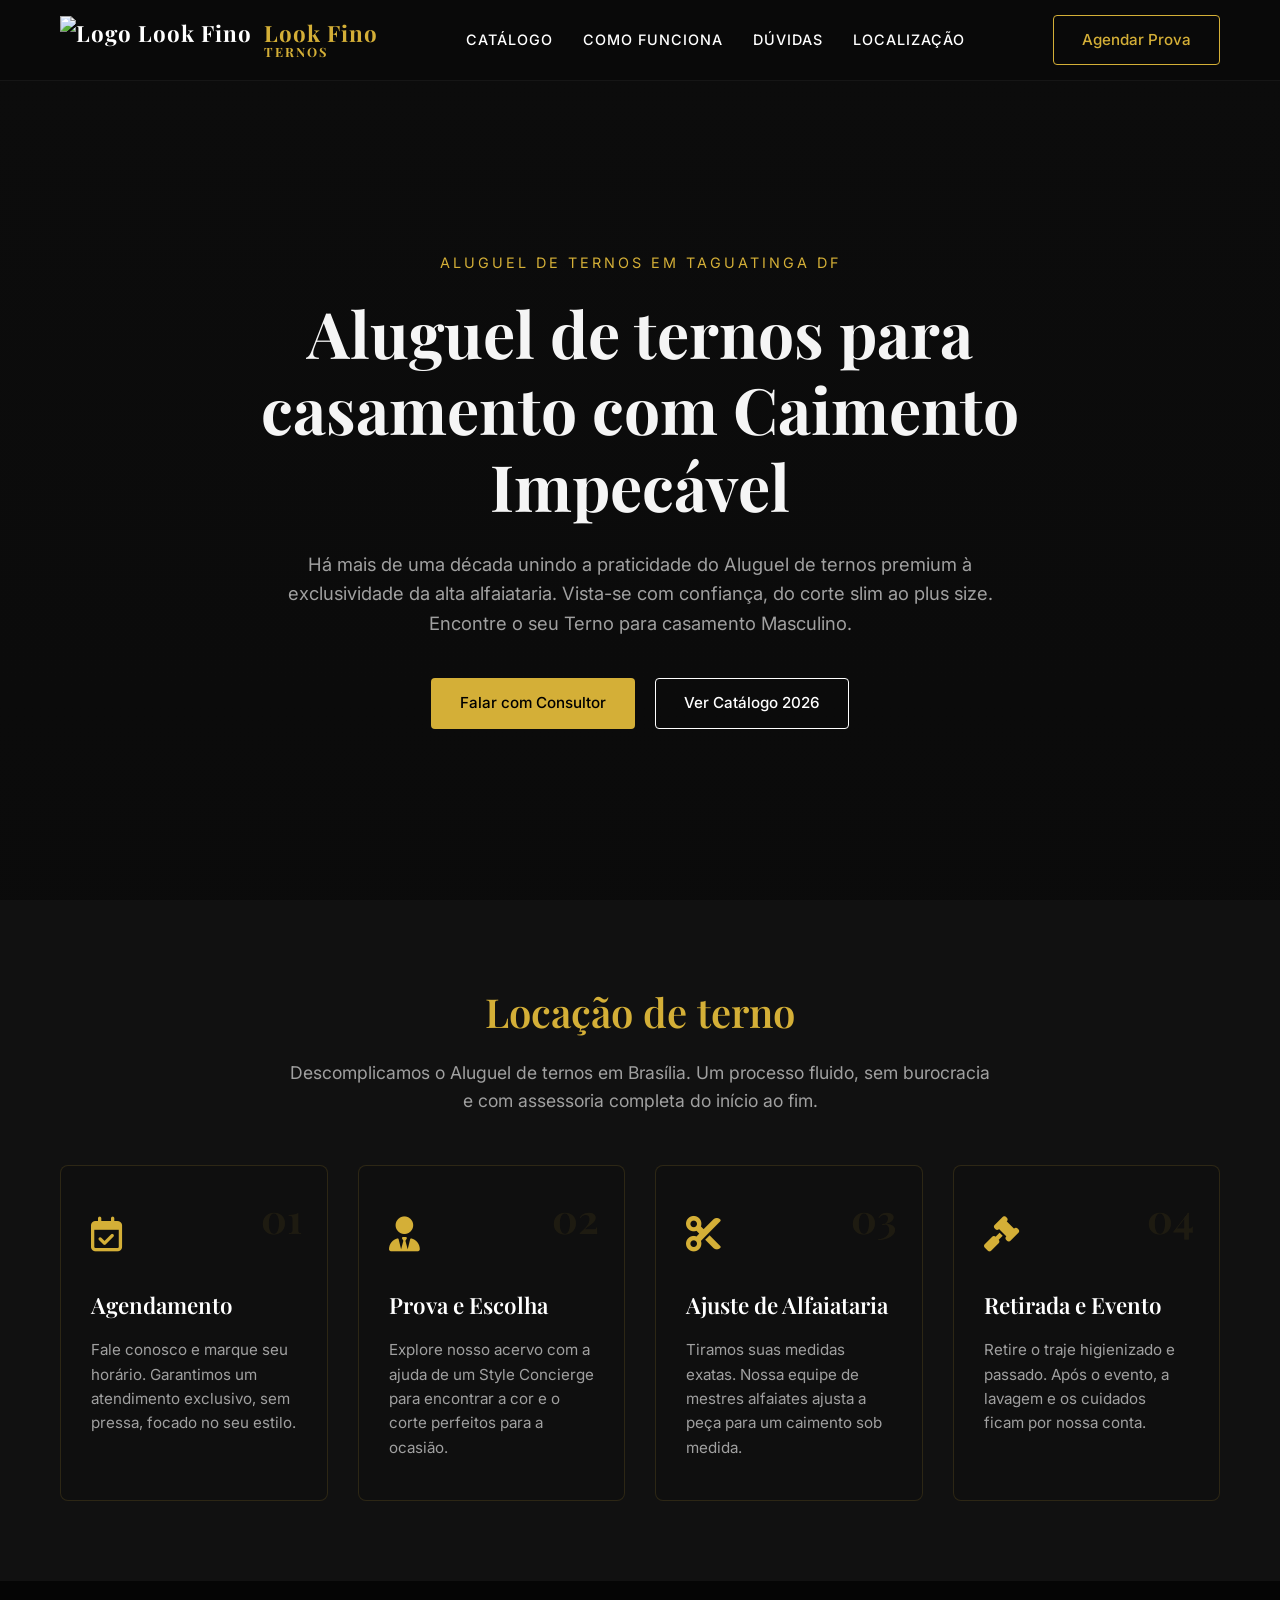
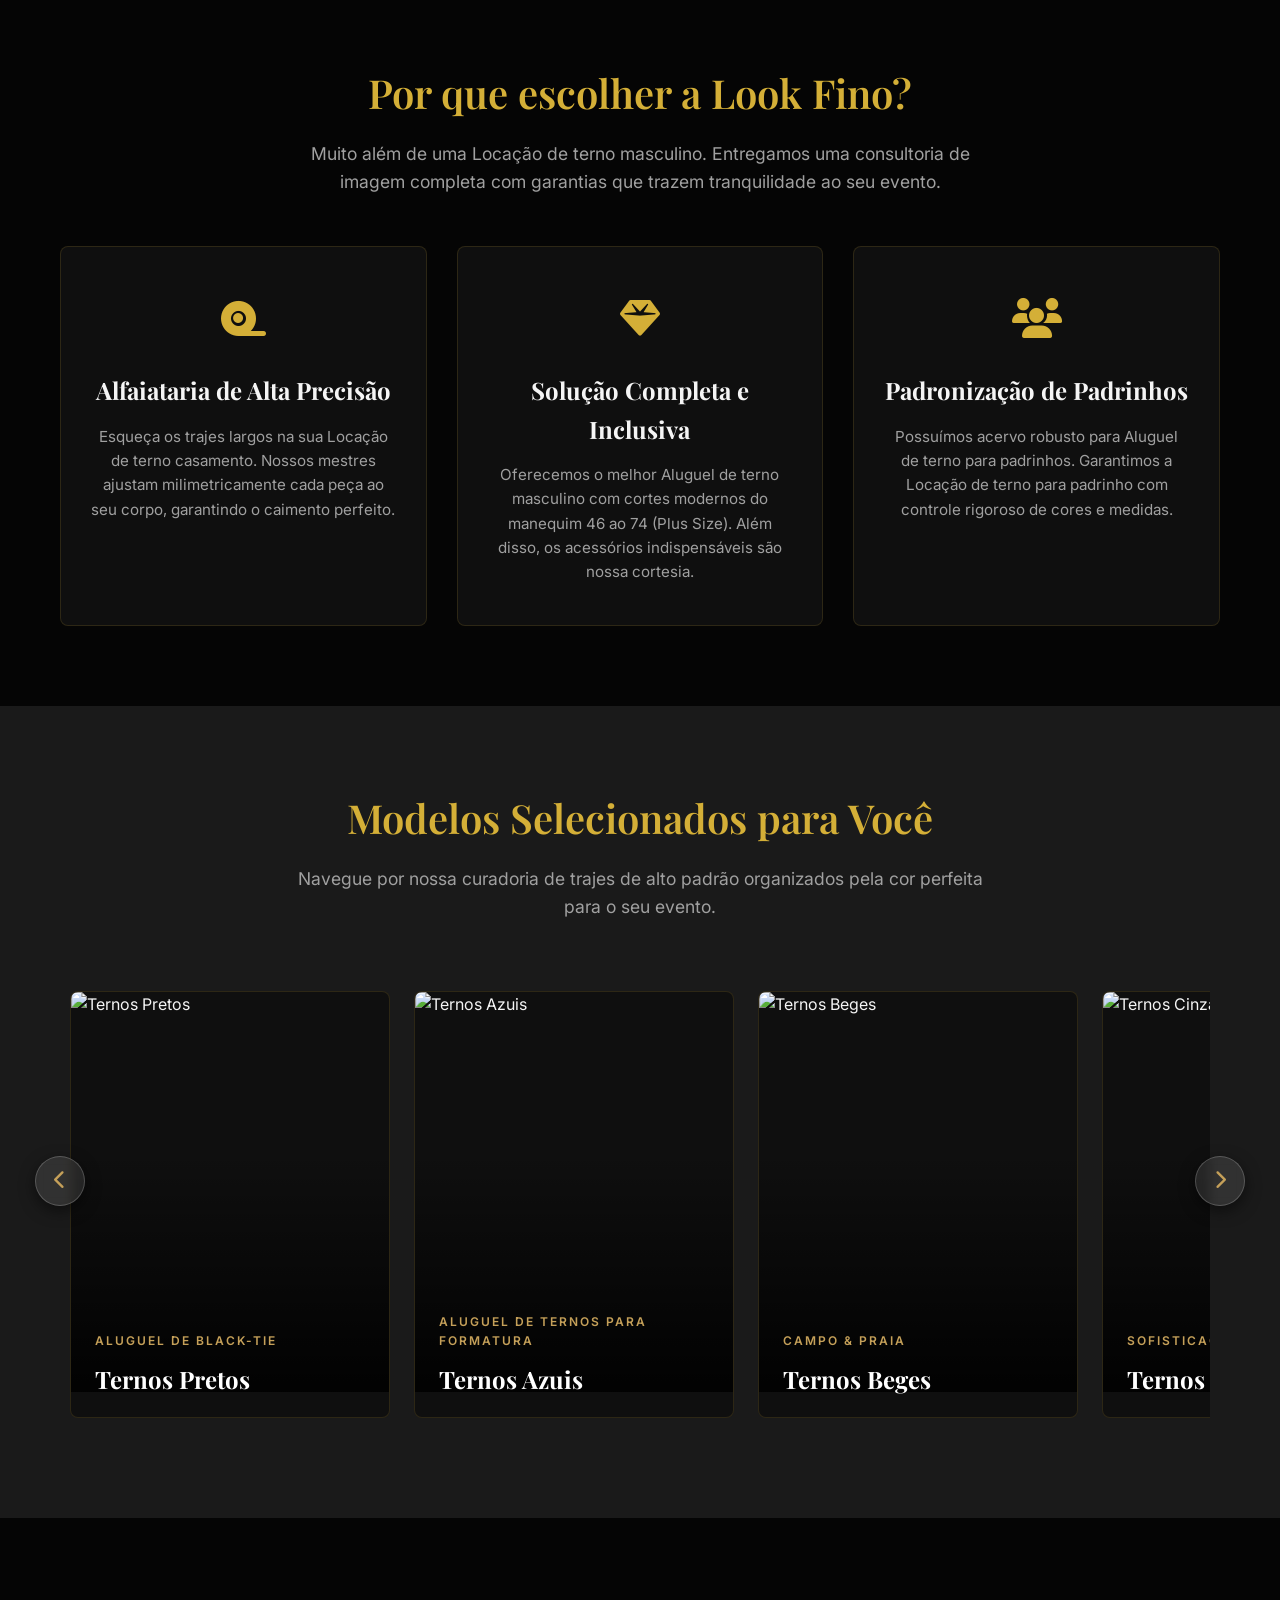
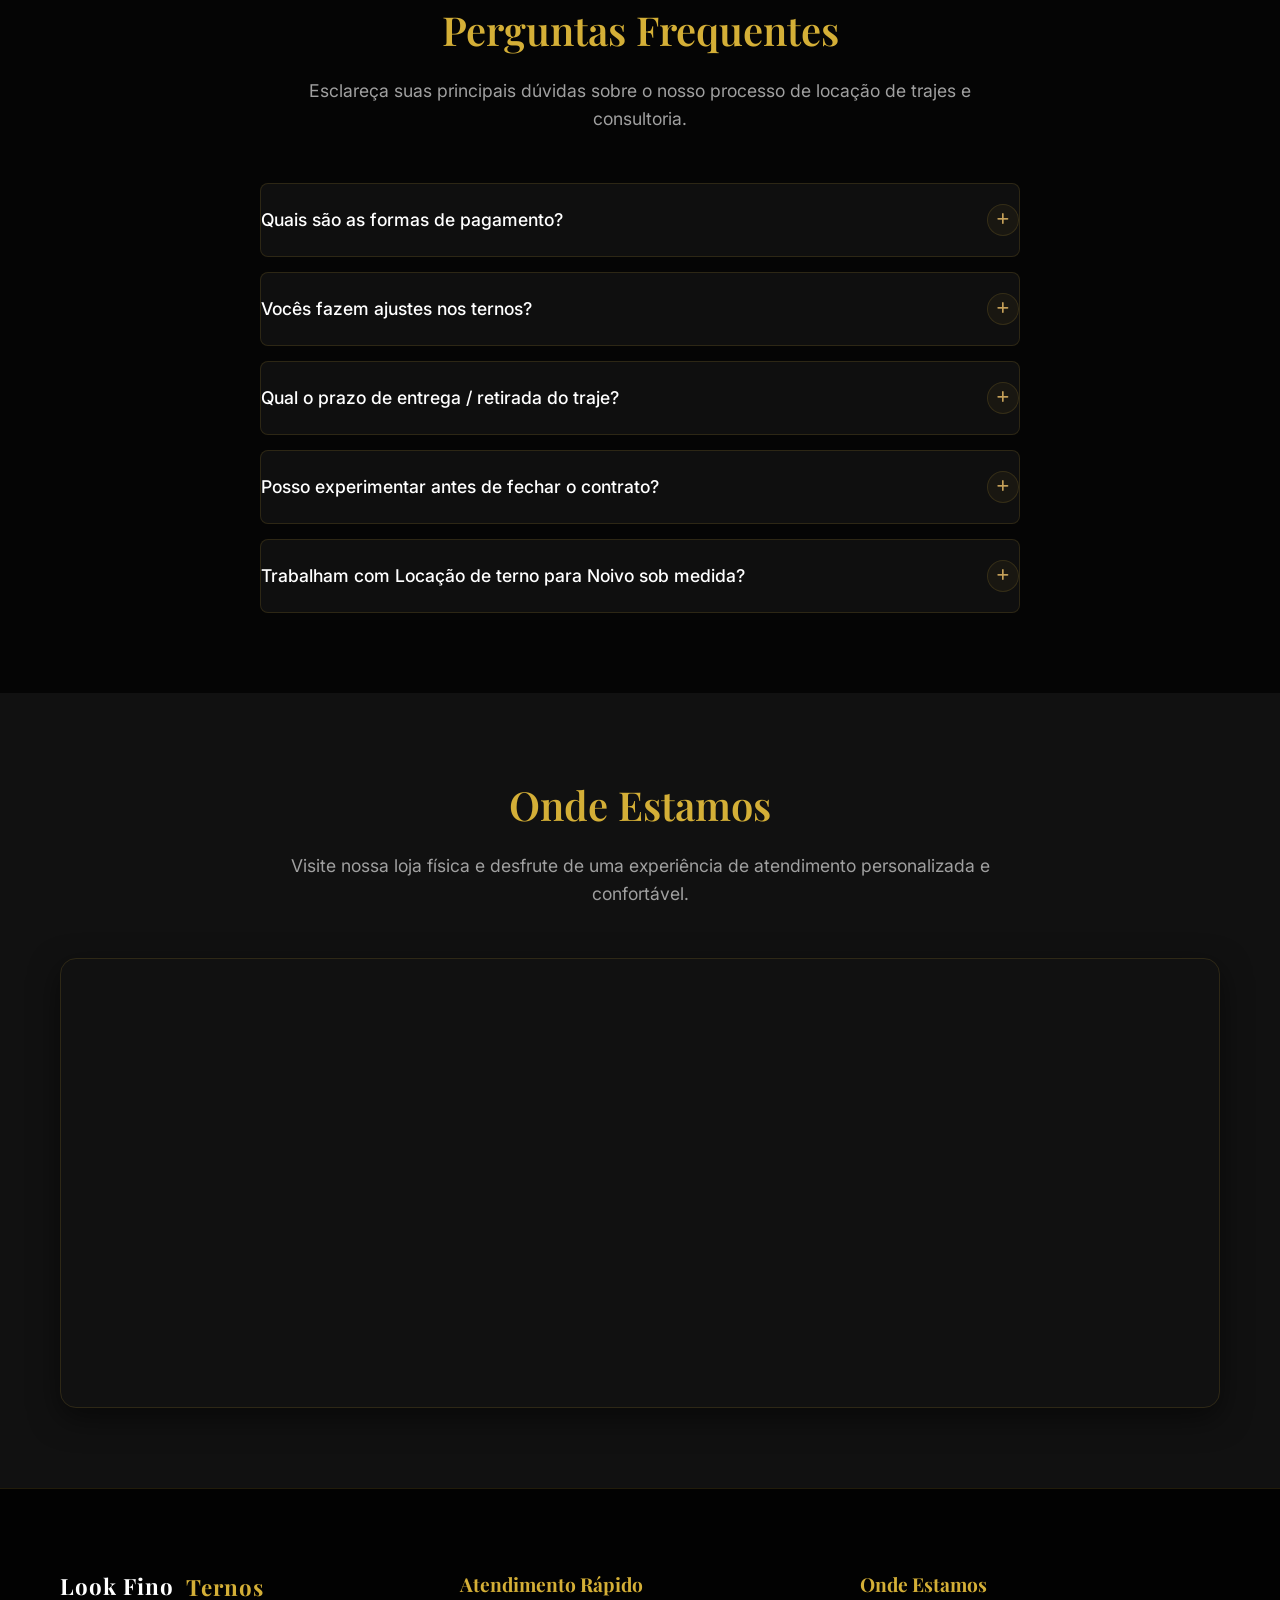
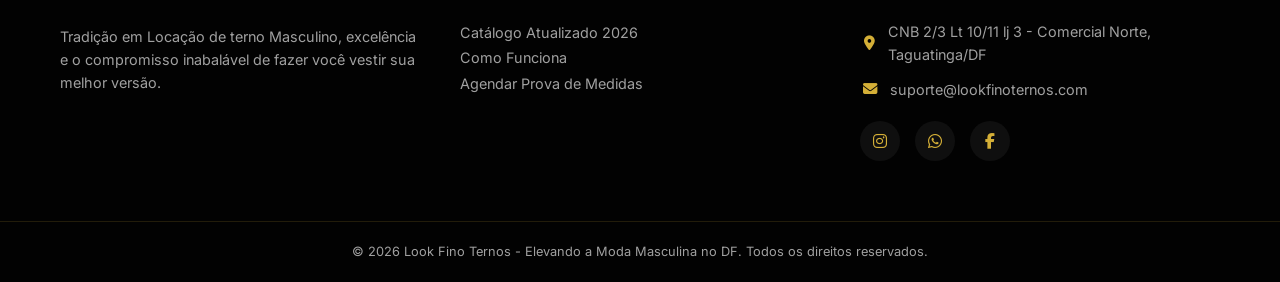
==== index.html @ 19a5fa89 "Add files via upload" ====
<!DOCTYPE html>
<html lang="pt-BR">
<head>
    <meta charset="UTF-8">
    <meta name="viewport" content="width=device-width, initial-scale=1.0">
    <meta name="description" content="Aluguel de ternos premium em Taguatinga-DF. Especialistas em noivos, padrinhos e formaturas. Ajuste de alfaiataria, tamanhos Plus Size e atendimento exclusivo.">
    <title>Look Fino | Aluguel de Ternos Premium e Alfaiataria no DF</title>
    <link rel="icon" type="image/x-icon" href="img/260 x 260 px (2).png">
    
    <!-- Google Fonts -->
    <link rel="preconnect" href="https://fonts.googleapis.com">
    <link rel="preconnect" href="https://fonts.gstatic.com" crossorigin>
    <link href="https://fonts.googleapis.com/css2?family=Inter:wght@300;400;500;600&family=Playfair+Display:ital,wght@0,400;0,600;0,700;1,400&display=swap" rel="stylesheet">
    
    <!-- Font Awesome (Ícones) -->
    <link rel="stylesheet" href="https://cdnjs.cloudflare.com/ajax/libs/font-awesome/6.4.0/css/all.min.css">
    
    <link rel="stylesheet" href="style.css">
</head>
<body>

    <!-- Cabeçalho / Navbar -->
    <header class="header">
        <div class="container header__container">
            <!-- Logo da Empresa Alinhado com Título -->
            <a href="#" class="header__logo">
                <img src="img/260 x 260 px (1).png" alt="Logo Look Fino" class="header__logo-img">
                <span>Look Fino <em>Ternos</em></span>
            </a>
            
            <nav class="navbar">
                <ul class="navbar__list">
                    <li class="navbar__item"><a href="#catalogo-premium" class="navbar__link">Catálogo</a></li>
                    <li class="navbar__item"><a href="#como-funciona" class="navbar__link">Como Funciona</a></li>
                    <li class="navbar__item"><a href="#faq" class="navbar__link">Dúvidas</a></li>
                    <li class="navbar__item"><a href="#onde-estamos" class="navbar__link">Localização</a></li>
                </ul>
            </nav>

            <a href="https://wa.me/556135626437" target="_blank" class="btn btn--outline header__btn">Agendar Prova</a>
        </div>
    </header>

    <main>
        <!-- Seção Hero -->
        <section class="hero">
            <div class="hero__overlay"></div>
            <div class="container hero__content">
                <span class="hero__subtitle">Aluguel de ternos em Taguatinga DF</span>
                <h1 class="hero__title">Aluguel de ternos para casamento com Caimento Impecável</h1>
                <p class="hero__text">Há mais de uma década unindo a praticidade do Aluguel de ternos premium à exclusividade da alta alfaiataria. Vista-se com confiança, do corte slim ao plus size. Encontre o seu Terno para casamento Masculino.</p>
                <div class="hero__actions">
                    <a href="https://wa.me/556135626437" target="_blank" class="btn btn--primary">Falar com Consultor</a>
                    <a href="#catalogo-premium" class="btn btn--secondary">Ver Catálogo 2026</a>
                </div>
            </div>
        </section>

        <!-- Seção: Como Funciona (Design Premium) -->
        <section id="como-funciona" class="steps section">
            <div class="container">
                <div class="section__header">
                    <h2 class="section__title">Locação de terno</h2>
                    <p class="section__subtitle">Descomplicamos o Aluguel de ternos em Brasília. Um processo fluido, sem burocracia e com assessoria completa do início ao fim.</p>
                </div>

                <div class="grid steps__grid">
                    <!-- Etapa 1 -->
                    <div class="step__card">
                        <div class="step__card-badge">01</div>
                        <div class="step__card-icon">
                            <i class="fa-regular fa-calendar-check"></i>
                        </div>
                        <h3 class="step__card-title">Agendamento</h3>
                        <p class="step__card-text">Fale conosco e marque seu horário. Garantimos um atendimento exclusivo, sem pressa, focado no seu estilo.</p>
                    </div>
                    
                    <!-- Etapa 2 -->
                    <div class="step__card">
                        <div class="step__card-badge">02</div>
                        <div class="step__card-icon">
                            <i class="fa-solid fa-user-tie"></i>
                        </div>
                        <h3 class="step__card-title">Prova e Escolha</h3>
                        <p class="step__card-text">Explore nosso acervo com a ajuda de um Style Concierge para encontrar a cor e o corte perfeitos para a ocasião.</p>
                    </div>
                    
                    <!-- Etapa 3 -->
                    <div class="step__card">
                        <div class="step__card-badge">03</div>
                        <div class="step__card-icon">
                            <i class="fa-solid fa-scissors"></i>
                        </div>
                        <h3 class="step__card-title">Ajuste de Alfaiataria</h3>
                        <p class="step__card-text">Tiramos suas medidas exatas. Nossa equipe de mestres alfaiates ajusta a peça para um caimento sob medida.</p>
                    </div>
                    
                    <!-- Etapa 4 -->
                    <div class="step__card">
                        <div class="step__card-badge">04</div>
                        <div class="step__card-icon">
                            <i class="fa-solid fa-gavel"></i>
                        </div>
                        <h3 class="step__card-title">Retirada e Evento</h3>
                        <p class="step__card-text">Retire o traje higienizado e passado. Após o evento, a lavagem e os cuidados ficam por nossa conta.</p>
                    </div>
                </div>
            </div>
        </section>

        <!-- Seção: Diferenciais (Mantida) -->
        <section id="servicos" class="services section section--dark">
            <div class="container">
                <div class="section__header">
                    <h2 class="section__title">Por que escolher a Look Fino?</h2>
                    <p class="section__subtitle">Muito além de uma Locação de terno masculino. Entregamos uma consultoria de imagem completa com garantias que trazem tranquilidade ao seu evento.</p>
                </div>

                <div class="grid services__grid">
                    <div class="card">
                        <div class="card__icon">
                            <i class="fa-solid fa-tape"></i>
                        </div>
                        <h3 class="card__title">Alfaiataria de Alta Precisão</h3>
                        <p class="card__text">Esqueça os trajes largos na sua Locação de terno casamento. Nossos mestres ajustam milimetricamente cada peça ao seu corpo, garantindo o caimento perfeito.</p>
                    </div>

                    <div class="card">
                        <div class="card__icon">
                            <i class="fa-solid fa-gem"></i>
                        </div>
                        <h3 class="card__title">Solução Completa e Inclusiva</h3>
                        <p class="card__text">Oferecemos o melhor Aluguel de terno masculino com cortes modernos do manequim 46 ao 74 (Plus Size). Além disso, os acessórios indispensáveis são nossa cortesia.</p>
                    </div>

                    <div class="card">
                        <div class="card__icon">
                            <i class="fa-solid fa-users"></i>
                        </div>
                        <h3 class="card__title">Padronização de Padrinhos</h3>
                        <p class="card__text">Possuímos acervo robusto para Aluguel de terno para padrinhos. Garantimos a Locação de terno para padrinho com controle rigoroso de cores e medidas.</p>
                    </div>
                </div>
            </div>
        </section>

        <!-- Seção de Catálogo Premium (Slider de Cores - Mantido) -->
        <section id="catalogo-premium" class="slider-section section">
            <div class="container relative">
                <div class="section__header">
                    <h2 class="section__title">Modelos Selecionados para Você</h2>
                    <p class="section__subtitle">Navegue por nossa curadoria de trajes de alto padrão organizados pela cor perfeita para o seu evento.</p>
                </div>

                <div class="slider-wrapper">
                    <button class="slider-arrow slider-arrow--prev" aria-label="Anterior">
                        <i class="fa-solid fa-chevron-left"></i>
                    </button>

                    <div class="slider-track" id="catalog-track">
                        <a href="preto.html" class="slider-card">
                            <div class="slider-card__img-box">
                                <img src="img/preto.jpeg" alt="Ternos Pretos" class="slider-card__img">
                                <div class="slider-card__overlay"></div>
                            </div>
                            <div class="slider-card__info">
                                <span class="slider-card__category">Aluguel de Black-tie</span>
                                <h3 class="slider-card__title">Ternos Pretos</h3>
                            </div>
                        </a>

                        <a href="azul.html" class="slider-card">
                            <div class="slider-card__img-box">
                                <img src="img/azul.jpeg" alt="Ternos Azuis" class="slider-card__img">
                                <div class="slider-card__overlay"></div>
                            </div>
                            <div class="slider-card__info">
                                <span class="slider-card__category">Aluguel de ternos para formatura</span>
                                <h3 class="slider-card__title">Ternos Azuis</h3>
                            </div>
                        </a>

                        <a href="bege.html" class="slider-card">
                            <div class="slider-card__img-box">
                                <img src="img/bege.jpeg" alt="Ternos Beges" class="slider-card__img">
                                <div class="slider-card__overlay"></div>
                            </div>
                            <div class="slider-card__info">
                                <span class="slider-card__category">CAMPO & PRAIA</span>
                                <h3 class="slider-card__title">Ternos Beges</h3>
                            </div>
                        </a>

                        <a href="cinza.html" class="slider-card">
                            <div class="slider-card__img-box">
                                <img src="img/cinza.jpeg" alt="Ternos Cinzas" class="slider-card__img">
                                <div class="slider-card__overlay"></div>
                            </div>
                            <div class="slider-card__info">
                                <span class="slider-card__category">SOFISTICAÇÃO URBANA</span>
                                <h3 class="slider-card__title">Ternos Cinzas</h3>
                            </div>
                        </a>

                        <a href="verde.html" class="slider-card">
                            <div class="slider-card__img-box">
                                <img src="img/verde.jpeg" alt="Ternos Verdes" class="slider-card__img">
                                <div class="slider-card__overlay"></div>
                            </div>
                            <div class="slider-card__info">
                                <span class="slider-card__category">TENDÊNCIA 2026</span>
                                <h3 class="slider-card__title">Ternos Verdes</h3>
                            </div>
                        </a>

                        <a href="vermelho.html" class="slider-card">
                            <div class="slider-card__img-box">
                                <img src="img/slim vinho.jpeg" alt="Ternos Vermelhos" class="slider-card__img">
                                <div class="slider-card__overlay"></div>
                            </div>
                            <div class="slider-card__info">
                                <span class="slider-card__category">Luxo Moderno</span>
                                <h3 class="slider-card__title">Ternos Vermelhos</h3>
                            </div>
                        </a>

                        <a href="outras_cores.html" class="slider-card">
                            <div class="slider-card__img-box">
                                <img src="img/terracota.jpeg" alt="Ternos Variados" class="slider-card__img">
                                <div class="slider-card__overlay"></div>
                            </div>
                            <div class="slider-card__info">
                                <span class="slider-card__category">GALA & OUSADIA</span>
                                <h3 class="slider-card__title">Outras Cores</h3>
                            </div>
                        </a>

                        <a href="smoking.html" class="slider-card">
                            <div class="slider-card__img-box">
                                <img src="img/a smoking scamado chumbo2.jpg" alt="Smokings" class="slider-card__img">
                                <div class="slider-card__overlay"></div>
                            </div>
                            <div class="slider-card__info">
                                <span class="slider-card__category">Aluguel de Smoking</span>
                                <h3 class="slider-card__title">Smokings</h3>
                            </div>
                        </a>

                        <a href="plus_size.html" class="slider-card">
                            <div class="slider-card__img-box">
                                <img src="img/A preto b 3.jpeg" alt="Ternos Plus Size" class="slider-card__img">
                                <div class="slider-card__overlay"></div>
                            </div>
                            <div class="slider-card__info">
                                <span class="slider-card__category">Presença & Impacto</span>
                                <h3 class="slider-card__title">Plus Size</h3>
                            </div>
                        </a>

                        <a href="infantil.html" class="slider-card">
                            <div class="slider-card__img-box">
                                <img src="img/IMG-20180731-WA0061.jpg" alt="Ternos Infantis" class="slider-card__img">
                                <div class="slider-card__overlay"></div>
                            </div>
                            <div class="slider-card__info">
                                <span class="slider-card__category">Moda Refinada</span>
                                <h3 class="slider-card__title">Ternos Infantis</h3>
                            </div>
                        </a>
                    </div>

                    <button class="slider-arrow slider-arrow--next" aria-label="Próximo">
                        <i class="fa-solid fa-chevron-right"></i>
                    </button>
                </div>
            </div>
        </section>

        <!-- SEÇÃO FAQ (Perguntas Frequentes) -->
        <section id="faq" class="faq section section--dark">
            <div class="container container--narrow">
                <div class="section__header">
                    <h2 class="section__title">Perguntas Frequentes</h2>
                    <p class="section__subtitle">Esclareça suas principais dúvidas sobre o nosso processo de locação de trajes e consultoria.</p>
                </div>

                <div class="faq__list">
                    <!-- Item 1 -->
                    <div class="faq__item">
                        <button class="faq__trigger" data-faq-trigger>
                            <span class="faq__question">Quais são as formas de pagamento?</span>
                            <span class="faq__icon-box"><i class="fa-solid fa-plus"></i></span>
                        </button>
                        <div class="faq__content">
                            <div class="faq__text">
                                <p>Oferecemos condições flexíveis para o seu planejamento. Aceitamos cartões de crédito (com parcelamento em até 6x sem juros), pagamentos via PIX com desconto exclusivo e dinheiro.</p>
                            </div>
                        </div>
                    </div>

                    <!-- Item 2 -->
                    <div class="faq__item">
                        <button class="faq__trigger" data-faq-trigger>
                            <span class="faq__question">Vocês fazem ajustes nos ternos?</span>
                            <span class="faq__icon-box"><i class="fa-solid fa-plus"></i></span>
                        </button>
                        <div class="faq__content">
                            <div class="faq__text">
                                <p>Com certeza. Nossos mestres de alfaiataria realizam ajustes milimétricos (manga, barra, cintura, ombro e ajuste de colete) para garantir que o terno alugado tenha o caimento exato de uma peça feita sob medida para o seu corpo.</p>
                            </div>
                        </div>
                    </div>

                    <!-- Item 3 -->
                    <div class="faq__item">
                        <button class="faq__trigger" data-faq-trigger>
                            <span class="faq__question">Qual o prazo de entrega / retirada do traje?</span>
                            <span class="faq__icon-box"><i class="fa-solid fa-plus"></i></span>
                        </button>
                        <div class="faq__content">
                            <div class="faq__text">
                                <p>Geralmente, a retirada do traje totalmente ajustado, higienizado e passado acontece de 2 a 3 dias antes do seu evento. A devolução é feita no primeiro dia útil subsequente à data da sua celebração.</p>
                            </div>
                        </div>
                    </div>

                    <!-- Item 4 -->
                    <div class="faq__item">
                        <button class="faq__trigger" data-faq-trigger>
                            <span class="faq__question">Posso experimentar antes de fechar o contrato?</span>
                            <span class="faq__icon-box"><i class="fa-solid fa-plus"></i></span>
                        </button>
                        <div class="faq__content">
                            <div class="faq__text">
                                <p>Sim, e nós recomendamos fortemente! Seja para um Aluguel de terno para convidados ou noivos, um Style Concierge guiará você por modelos, cores e tecidos diferentes, permitindo que vista as opções antes de qualquer decisão.</p>
                            </div>
                        </div>
                    </div>

                    <!-- Item 5 -->
                    <div class="faq__item">
                        <button class="faq__trigger" data-faq-trigger>
                            <span class="faq__question">Trabalham com Locação de terno para Noivo sob medida?</span>
                            <span class="faq__icon-box"><i class="fa-solid fa-plus"></i></span>
                        </button>
                        <div class="faq__content">
                            <div class="faq__text">
                                <p>Sim. Dispomos do serviço de Aluguel de terno para Noivo sob medida, onde desenhamos e costuramos o traje do zero baseado nas suas especificações exatas. Após o uso, o terno retorna ao nosso acervo.</p>
                            </div>
                        </div>
                    </div>
                </div>
            </div>
        </section>

        <!-- SEÇÃO: MAPA & LOCALIZAÇÃO -->
        <section id="onde-estamos" class="location-map section">
            <div class="container">
                <div class="section__header">
                    <h2 class="section__title">Onde Estamos</h2>
                    <p class="section__subtitle">Visite nossa loja física e desfrute de uma experiência de atendimento personalizada e confortável.</p>
                </div>

                <div class="location-map__wrapper">
                    <iframe src="https://www.google.com/maps/embed?pb=!1m18!1m12!1m3!1d912.1452595833108!2d-48.05962789019872!3d-15.829919300814868!2m3!1f0!2f0!3f0!3m2!1i1024!2i768!4f13.1!3m3!1m2!1s0x935a32e7c6ca0e6d%3A0x54f90fbb7f3e39d8!2sLook%20Fino%20%7C%20Aluguel%20de%20Ternos!5e1!3m2!1spt-BR!2sbr!4v1779396449568!5m2!1spt-BR!2sbr" 
                            class="location-map__iframe"
                            allowfullscreen="" 
                            loading="lazy" 
                            referrerpolicy="no-referrer-when-downgrade"
                            title="Localização Real Look Fino Ternos">
                    </iframe>
                </div>
            </div>
        </section>
    </main>

    <!-- Rodapé -->
    <footer class="footer">
        <div class="container footer__container">
            <div class="footer__brand">
                <a href="#" class="header__logo">Look Fino <span>Ternos</span></a>
                <p class="footer__text">Tradição em Locação de terno Masculino, excelência e o compromisso inabalável de fazer você vestir sua melhor versão.</p>
            </div>
            
            <div class="footer__links">
                <h4 class="footer__title">Atendimento Rápido</h4>
                <ul>
                    <li><a href="#catalogo-premium">Catálogo Atualizado 2026</a></li>
                    <li><a href="#como-funciona">Como Funciona</a></li>
                    <li><a href="https://wa.me/556135626437" target="_blank">Agendar Prova de Medidas</a></li>
                </ul>
            </div>

            <div class="footer__contact">
                <h4 class="footer__title">Onde Estamos</h4>
                <p><i class="fa-solid fa-location-dot"></i> CNB 2/3 Lt 10/11 lj 3 - Comercial Norte, Taguatinga/DF</p>
                <p><i class="fa-solid fa-envelope"></i> suporte@lookfinoternos.com</p>
                
                <div class="footer__socials">
                    <a href="https://www.instagram.com/lookfinoternosoficial/" target="_blank" aria-label="Nosso Instagram"><i class="fa-brands fa-instagram"></i></a>
                    <a href="https://wa.me/556135626437" target="_blank" aria-label="Fale pelo WhatsApp"><i class="fa-brands fa-whatsapp"></i></a>
                    <a href="https://www.facebook.com/lookfinoternosoficial/" target="_blank" aria-label="Acompanhe no Facebook"><i class="fa-brands fa-facebook-f"></i></a>
                </div>
            </div>
        </div>
        <div class="footer__bottom">
            <p>&copy; 2026 Look Fino Ternos - Elevando a Moda Masculina no DF. Todos os direitos reservados.</p>
        </div>
    </footer>

    <!-- Scripts Integrados -->
    <script src="script.js"></script>
</body>
</html>
---- style.css ----
/* ==========================================================================
   1. VARIÁVEIS E RESET
   ========================================================================== */
:root {
    /* Paleta de Cores (Estilo Luxo/Premium) */
    --color-primary: #D4AF37;       /* Dourado Metálico */
    --color-primary-dark: #B5952F;  /* Dourado Escuro para Hover */
    --color-bg-dark: #0A0A0A;       /* Fundo Principal Escuro */
    --color-bg-card: #141414;       /* Fundo de Cards */
    --color-bg-alt: #1a1a1a;        /* Fundo Alternativo Secundário */
    --color-text-light: #F8F9FA;    /* Texto Claro */
    --color-text-muted: #A0AEC0;    /* Texto Secundário */
    --color-border: #333333;        /* Bordas Discretas */
    
    /* Tipografia */
    --font-heading: 'Playfair Display', serif;
    --font-body: 'Inter', sans-serif;
    
    /* Espaçamentos e Estrutura */
    --container-max: 1200px;
    --transition-smooth: all 0.3s cubic-bezier(0.25, 0.8, 0.25, 1);
    --radius-sm: 4px;
    --radius-md: 8px;
}

*, *::before, *::after {
    margin: 0;
    padding: 0;
    box-sizing: border-box;
}

html {
    scroll-behavior: smooth;
}

body {
    font-family: var(--font-body);
    background-color: var(--color-bg-dark);
    color: var(--color-text-light);
    line-height: 1.6;
    -webkit-font-smoothing: antialiased;
}

ul { list-style: none; }
a { text-decoration: none; color: inherit; }
img { max-width: 100%; height: auto; display: block; }

/* ==========================================================================
   2. CLASSES UTILITÁRIAS
   ========================================================================== */
.container {
    width: 100%;
    max-width: var(--container-max);
    margin: 0 auto;
    padding: 0 20px;
}

.section {
    padding: 80px 0;
}

.section--dark {
    background-color: #050505;
}

.section__header {
    text-align: center;
    margin-bottom: 50px;
}

.section__title {
    font-family: var(--font-heading);
    font-size: 2.5rem;
    font-weight: 600;
    margin-bottom: 15px;
    color: var(--color-primary);
}

.section__subtitle {
    color: var(--color-text-muted);
    font-size: 1.1rem;
    max-width: 700px;
    margin: 0 auto;
}

.grid {
    display: grid;
    gap: 30px;
}

/* ==========================================================================
   3. BOTÕES
   ========================================================================== */
.btn {
    display: inline-block;
    padding: 12px 28px;
    font-weight: 500;
    font-size: 0.95rem;
    border-radius: var(--radius-sm);
    transition: var(--transition-smooth);
    text-align: center;
    cursor: pointer;
    border: 1px solid transparent;
}

.btn--primary {
    background-color: var(--color-primary);
    color: #000;
}

.btn--primary:hover {
    background-color: var(--color-primary-dark);
    transform: translateY(-2px);
    box-shadow: 0 4px 15px rgba(212, 175, 55, 0.3);
}

.btn--secondary {
    background-color: transparent;
    color: var(--color-text-light);
    border: 1px solid var(--color-text-light);
}

.btn--secondary:hover {
    background-color: var(--color-text-light);
    color: var(--color-bg-dark);
}

.btn--outline {
    border: 1px solid var(--color-primary);
    color: var(--color-primary);
}

.btn--outline:hover {
    background-color: var(--color-primary);
    color: #000;
}

/* ==========================================================================
   4. HEADER E NAVBAR
   ========================================================================== */
.header {
    position: fixed;
    top: 0;
    left: 0;
    width: 100%;
    z-index: 1000;
    background-color: rgba(10, 10, 10, 0.95);
    backdrop-filter: blur(10px);
    border-bottom: 1px solid rgba(255, 255, 255, 0.05);
}

.header__container {
    display: flex;
    justify-content: space-between;
    align-items: center;
    height: 80px;
}

.header__logo {
    font-family: var(--font-heading);
    font-size: 1.5rem;
    font-weight: 700;
    letter-spacing: 1px;
}

.header__logo span {
    color: var(--color-primary);
}

.navbar__list {
    display: flex;
    gap: 30px;
}

.navbar__link {
    font-size: 0.9rem;
    font-weight: 500;
    text-transform: uppercase;
    letter-spacing: 1px;
    color: var(--color-text-light);
    transition: var(--transition-smooth);
    position: relative;
}

.navbar__link::after {
    content: '';
    position: absolute;
    bottom: -5px;
    left: 0;
    width: 0;
    height: 1px;
    background-color: var(--color-primary);
    transition: var(--transition-smooth);
}

.navbar__link:hover::after {
    width: 100%;
}

.navbar__link:hover {
    color: var(--color-primary);
}

@media (max-width: 900px) {
    .navbar, .header__btn {
        display: none;
    }
}

/* ==========================================================================
   5. HERO SECTION
   ========================================================================== */
.hero {
    position: relative;
    min-height: 100vh;
    display: flex;
    align-items: center;
    justify-content: center;
    text-align: center;
    background-image: url("img/260\ x\ 260\ px\ \(2\).png");
    background-size: cover;
    background-position: center;
    background-attachment: fixed;
}

.hero__overlay {
    position: absolute;
    inset: 0;
    background: linear-gradient(to bottom, rgba(10,10,10,0.7), rgba(10,10,10,0.9));
}

.hero__content {
    position: relative;
    z-index: 1;
    max-width: 800px;
    margin-top: 80px;
}

.hero__subtitle {
    display: block;
    color: var(--color-primary);
    font-size: 0.9rem;
    letter-spacing: 3px;
    text-transform: uppercase;
    margin-bottom: 20px;
}

.hero__title {
    font-family: var(--font-heading);
    font-size: 3.5rem;
    line-height: 1.2;
    margin-bottom: 25px;
}

.hero__text {
    font-size: 1.15rem;
    color: var(--color-text-muted);
    margin-bottom: 40px;
}

.hero__actions {
    display: flex;
    gap: 20px;
    justify-content: center;
}

/* ==========================================================================
   6. COMO FUNCIONA (STEPS)
   ========================================================================== */
.steps__grid {
    grid-template-columns: repeat(1, 1fr);
    gap: 40px;
}

.step__item {
    text-align: center;
    position: relative;
}

.step__number {
    display: inline-flex;
    align-items: center;
    justify-content: center;
    width: 70px;
    height: 70px;
    border-radius: 50%;
    background-color: var(--color-primary);
    color: #000;
    font-family: var(--font-heading);
    font-size: 2rem;
    font-weight: 700;
    margin-bottom: 20px;
    box-shadow: 0 0 0 5px rgba(212, 175, 55, 0.2);
}

.step__title {
    font-family: var(--font-heading);
    font-size: 1.4rem;
    margin-bottom: 10px;
}

.step__text {
    color: var(--color-text-muted);
    font-size: 0.95rem;
}

/* ==========================================================================
   7. SERVIÇOS / DIFERENCIAIS
   ========================================================================== */
.services__grid {
    grid-template-columns: 1fr;
}

.card {
    background-color: var(--color-bg-card);
    padding: 40px 30px;
    border-radius: var(--radius-md);
    border: 1px solid var(--color-border);
    text-align: center;
    transition: var(--transition-smooth);
}

.card:hover {
    transform: translateY(-10px);
    border-color: var(--color-primary);
    box-shadow: 0 10px 30px rgba(0,0,0,0.5);
}

.card__icon {
    font-size: 2.5rem;
    color: var(--color-primary);
    margin-bottom: 20px;
}

.card__title {
    font-family: var(--font-heading);
    font-size: 1.5rem;
    margin-bottom: 15px;
}

.card__text {
    color: var(--color-text-muted);
    font-size: 0.95rem;
}

/* ==========================================================================
   8. CATÁLOGO DE PRODUTOS
   ========================================================================== */
.catalog__grid {
    grid-template-columns: 1fr;
    margin-bottom: 50px;
}

.catalog__item {
    background-color: var(--color-bg-alt);
    border: 1px solid var(--color-border);
    border-radius: var(--radius-md);
    overflow: hidden;
    transition: var(--transition-smooth);
    display: flex;
    flex-direction: column;
}

.catalog__item:hover {
    transform: translateY(-5px);
    border-color: var(--color-primary);
}

.catalog__img-wrapper {
    overflow: hidden;
}

.catalog__img {
    width: 100%;
    height: 320px;
    object-fit: cover;
    transition: transform 0.5s ease;
}

.catalog__item:hover .catalog__img {
    transform: scale(1.08);
}

.catalog__content {
    padding: 25px;
    display: flex;
    flex-direction: column;
    flex-grow: 1;
}

.catalog__tag {
    align-self: flex-start;
    background-color: rgba(212, 175, 55, 0.1);
    color: var(--color-primary);
    padding: 4px 10px;
    font-size: 0.75rem;
    text-transform: uppercase;
    font-weight: 600;
    border-radius: 20px;
    margin-bottom: 12px;
}

.catalog__title {
    font-family: var(--font-heading);
    font-size: 1.3rem;
    margin-bottom: 10px;
}

.catalog__desc {
    color: var(--color-text-muted);
    font-size: 0.9rem;
    margin-bottom: 20px;
    flex-grow: 1;
}

.catalog__link {
    color: var(--color-primary);
    font-weight: 600;
    font-size: 0.9rem;
    display: inline-block;
    transition: var(--transition-smooth);
}

.catalog__link:hover {
    color: var(--color-text-light);
    transform: translateX(5px);
}

.catalog__action {
    text-align: center;
}

/* ==========================================================================
   9. COLEÇÕES / DESTAQUES
   ========================================================================== */
.collection__grid {
    grid-template-columns: 1fr;
}

.collection__item {
    position: relative;
    border-radius: var(--radius-md);
    overflow: hidden;
    cursor: pointer;
}

.collection__img {
    width: 100%;
    height: 400px;
    object-fit: cover;
    transition: transform 0.6s ease;
}

.collection__item:hover .collection__img {
    transform: scale(1.05);
}

.collection__info {
    position: absolute;
    bottom: 0;
    left: 0;
    width: 100%;
    padding: 30px;
    background: linear-gradient(to top, rgba(0,0,0,0.9), transparent);
}

.collection__name {
    font-family: var(--font-heading);
    font-size: 1.5rem;
    color: var(--color-primary);
    margin-bottom: 5px;
}

.collection__desc {
    color: var(--color-text-light);
    font-size: 0.9rem;
}

/* ==========================================================================
   10. FOOTER E ÍCONES SOCIAIS (ALINHAMENTO CORRIGIDO)
   ========================================================================== */
.footer {
    background-color: #020202;
    padding: 80px 0 20px;
    border-top: 1px solid var(--color-border);
}

.footer__container {
    display: grid;
    grid-template-columns: 1fr;
    gap: 40px;
    margin-bottom: 60px;
}

.footer__title {
    font-family: var(--font-heading);
    font-size: 1.2rem;
    color: var(--color-primary);
    margin-bottom: 20px;
}

.footer__text, .footer__links a, .footer__contact p {
    color: var(--color-text-muted);
    font-size: 0.9rem;
    margin-bottom: 12px;
}

.footer__contact p {
    display: flex;
    align-items: center;
}

.footer__contact i:not(.fa-brands) {
    color: var(--color-primary);
    margin-right: 10px;
    width: 20px;
    text-align: center;
}

.footer__links a:hover {
    color: var(--color-primary);
}

/* Correção Definitiva do Alinhamento dos Ícones */
.footer__socials {
    display: flex;
    gap: 15px;
    margin-top: 20px;
}

.footer__socials a {
    display: inline-flex; /* Garante estrutura flex no container do ícone */
    align-items: center;  /* Centralização Vertical */
    justify-content: center; /* Centralização Horizontal */
    width: 40px;
    height: 40px;
    border-radius: 50%;
    background-color: var(--color-bg-card);
    color: var(--color-primary);
    transition: var(--transition-smooth);
    text-decoration: none;
}

.footer__socials a i {
    line-height: 1; /* Remove espaçamentos fantasma do FontAwesome */
    display: flex;
    align-items: center;
    justify-content: center;
}

.footer__socials a:hover {
    background-color: var(--color-primary);
    color: #000;
}

.footer__bottom {
    text-align: center;
    padding-top: 20px;
    border-top: 1px solid var(--color-border);
    color: var(--color-text-muted);
    font-size: 0.8rem;
}

/* ==========================================================================
   11. MEDIA QUERIES (RESPONSIVIDADE)
   ========================================================================== */

/* Tablet */
@media (min-width: 768px) {
    .steps__grid {
        grid-template-columns: repeat(2, 1fr);
    }
    
    .services__grid, .collection__grid, .catalog__grid {
        grid-template-columns: repeat(2, 1fr);
    }
    
    .footer__container {
        grid-template-columns: repeat(3, 1fr);
    }
    
    .hero__title {
        font-size: 3rem;
    }
}

/* Desktop */
@media (min-width: 1024px) {
    .steps__grid {
        grid-template-columns: repeat(4, 1fr); /* 4 passos em linha */
    }
    
    .services__grid, .collection__grid, .catalog__grid {
        grid-template-columns: repeat(3, 1fr);
    }
    
    .hero__title {
        font-size: 4rem;
    }
}

/* Mobile Menor */
@media (max-width: 480px) {
    .hero__actions {
        flex-direction: column;
    }
    
    .hero__title {
        font-size: 2.5rem;
    }
}

/* ==========================================================================
   12. SLIDER / CARROSSEL PREMIUM (NOVO)
   ========================================================================== */
.slider-section {
    background-color: var(--color-bg-dark);
    position: relative;
    overflow: hidden; /* Evita que arrows estoure a tela no mobile */
}

.relative { position: relative; }

.slider-wrapper {
    position: relative;
    margin-top: 50px;
    padding: 0 10px;
}

.slider-track {
    display: flex;
    gap: 30px;
    overflow-x: auto;
    scroll-snap-type: x mandatory;
    scroll-behavior: smooth;
    padding: 20px 0 40px 0; /* Padding inferior para a sombra não cortar */
    scrollbar-width: none; /* Oculta no Firefox */
    -ms-overflow-style: none;  /* Oculta no IE/Edge */
}

.slider-track::-webkit-scrollbar {
    display: none; /* Oculta no Chrome/Safari */
}

.slider-card {
    flex: 0 0 320px; /* Tamanho fixo do card */
    scroll-snap-align: center;
    position: relative;
    border-radius: var(--radius-md);
    overflow: hidden;
    border: 1px solid var(--color-border);
    background-color: var(--color-bg-card);
    transition: var(--transition-smooth);
    display: block;
    aspect-ratio: 3/4; /* Proporção elegante de retrato */
    cursor: pointer;
}

/* Efeito Premium de Hover no Card */
.slider-card:hover {
    transform: translateY(-8px);
    border-color: var(--color-primary);
    box-shadow: 0 15px 35px rgba(212, 175, 55, 0.15); /* Brilho dourado */
}

.slider-card__img-box {
    width: 100%;
    height: 100%;
    position: relative;
    overflow: hidden;
}

.slider-card__img {
    width: 100%;
    height: 100%;
    object-fit: cover;
    transition: transform 0.8s cubic-bezier(0.25, 0.46, 0.45, 0.94);
}

.slider-card:hover .slider-card__img {
    transform: scale(1.08); /* Zoom dramático suave */
}

.slider-card__overlay {
    position: absolute;
    inset: 0;
    background: linear-gradient(to top, rgba(5,5,5,0.95) 0%, rgba(5,5,5,0.4) 40%, transparent 100%);
    transition: background 0.4s ease;
}

.slider-card:hover .slider-card__overlay {
    background: linear-gradient(to top, rgba(5,5,5,0.95) 0%, rgba(212,175,55,0.15) 50%, transparent 100%);
}

.slider-card__info {
    position: absolute;
    bottom: 0;
    left: 0;
    width: 100%;
    padding: 30px 25px;
    z-index: 2;
    display: flex;
    flex-direction: column;
    gap: 8px;
}

.slider-card__category {
    font-size: 0.75rem;
    font-weight: 600;
    color: var(--color-primary);
    letter-spacing: 2px;
    text-transform: uppercase;
}

.slider-card__title {
    font-family: var(--font-heading);
    font-size: 2rem;
    color: var(--color-text-light);
    line-height: 1.1;
}

/* Setas do Slider */
.slider-arrow {
    position: absolute;
    top: 45%;
    transform: translateY(-50%);
    width: 55px;
    height: 55px;
    border-radius: 50%;
    background-color: var(--color-bg-dark);
    border: 1px solid var(--color-border);
    color: var(--color-text-light);
    font-size: 1.2rem;
    display: grid;
    place-items: center;
    cursor: pointer;
    z-index: 10;
    transition: var(--transition-smooth);
    box-shadow: 0 5px 15px rgba(0,0,0,0.5);
}

.slider-arrow:hover {
    background-color: var(--color-primary);
    border-color: var(--color-primary);
    color: #000;
    transform: translateY(-50%) scale(1.1);
}

.slider-arrow--prev { left: -20px; }
.slider-arrow--next { right: -20px; }

/* Responsividade do Slider */
@media (max-width: 768px) {
    .slider-card {
        flex: 0 0 80%; /* Ocupa 80% da tela no mobile */
        scroll-snap-align: center;
    }
    
    .slider-arrow {
        display: none; /* No mobile o usuário arrasta com o dedo */
    }
}

/* ==========================================================================
   13. PÁGINAS INTERNAS POR COR (GRID)
   ========================================================================== */
.internal-page-header {
    padding: 150px 0 60px; /* Compensa navbar fixa */
    background: linear-gradient(to bottom, #111, var(--color-bg-dark));
    text-align: center;
    border-bottom: 1px solid var(--color-border);
}

.breadcrumb {
    color: var(--color-primary);
    font-size: 0.85rem;
    text-transform: uppercase;
    letter-spacing: 1px;
    margin-bottom: 15px;
    display: block;
}

.internal-page-header .section__title { font-size: 3.5rem; }

.product-grid {
    display: grid;
    grid-template-columns: repeat(auto-fill, minmax(280px, 1fr));
    gap: 30px;
    padding: 60px 0;
}

/* ==========================================================================
   VARIÁVEIS ADICIONAIS (Verifique se já possui semelhantes em seu :root)
   ========================================================================== */
:root {
    --color-bg-dark: #050505;
    --color-bg-card: #0f0f0f;
    --color-bg-card-hover: #161616;
    --color-primary: #d4af37; /* Dourado Premium */
    --color-primary-rgb: 212, 175, 55;
    --color-text-light: #ffffff;
    --color-text-muted: #a0a0a0;
    --color-border: rgba(212, 175, 55, 0.15);
    --color-border-hover: rgba(212, 175, 55, 0.4);
    --font-heading: 'Playfair Display', serif;
    --font-sans: 'Inter', sans-serif;
    --transition-smooth: all 0.4s cubic-bezier(0.25, 0.8, 0.25, 1);
    --radius-md: 8px;
    --radius-lg: 16px;
}

/* Utilitário para limitar largura de seções de texto/FAQ */
.container--narrow {
    max-width: 800px !important;
}

/* ==========================================================================
   SEÇÃO "COMO FUNCIONA" REFINADA
   ========================================================================== */
.steps__grid {
    display: grid;
    grid-template-columns: repeat(auto-fit, minmax(240px, 1fr));
    gap: 30px;
    margin-top: 50px;
}

.step__card {
    background-color: var(--color-bg-card);
    border: 1px solid var(--color-border);
    border-radius: var(--radius-md);
    padding: 40px 30px;
    position: relative;
    transition: var(--transition-smooth);
    overflow: hidden;
}

.step__card:hover {
    transform: translateY(-10px);
    border-color: var(--color-border-hover);
    box-shadow: 0 20px 40px rgba(0, 0, 0, 0.6), 0 0 20px rgba(var(--color-primary-rgb), 0.05);
}

/* Linha dourada decorativa sutil no topo do card ao passar o mouse */
.step__card::before {
    content: '';
    position: absolute;
    top: 0;
    left: 0;
    width: 100%;
    height: 3px;
    background: linear-gradient(90deg, transparent, var(--color-primary), transparent);
    transform: scaleX(0);
    transition: var(--transition-smooth);
}

.step__card:hover::before {
    transform: scaleX(1);
}

.step__card-badge {
    position: absolute;
    top: 20px;
    right: 25px;
    font-family: var(--font-heading);
    font-size: 2.5rem;
    font-weight: 700;
    color: rgba(var(--color-primary-rgb), 0.08);
    transition: var(--transition-smooth);
    user-select: none;
}

.step__card:hover .step__card-badge {
    color: rgba(var(--color-primary-rgb), 0.18);
    transform: scale(1.1);
}

.step__card-icon {
    font-size: 2.2rem;
    color: var(--color-primary);
    margin-bottom: 25px;
    display: inline-block;
    transition: var(--transition-smooth);
}

.step__card:hover .step__card-icon {
    transform: rotate(-5deg) scale(1.05);
}

.step__card-title {
    font-family: var(--font-heading);
    font-size: 1.4rem;
    color: var(--color-text-light);
    margin-bottom: 15px;
    font-weight: 600;
}

.step__card-text {
    font-size: 0.95rem;
    color: var(--color-text-muted);
    line-height: 1.6;
}

/* ==========================================================================
   NOVA SEÇÃO: FAQ ACCORDION PREMIUM
   ========================================================================== */
.faq__list {
    margin-top: 40px;
    display: flex;
    flex-direction: column;
    gap: 15px;
}

.faq__item {
    background-color: var(--color-bg-card);
    border: 1px solid var(--color-border);
    border-radius: var(--radius-md);
    overflow: hidden;
    transition: var(--transition-smooth);
}

.faq__item:hover {
    border-color: var(--color-border-hover);
}

.faq__trigger {
    width: 100%;
    background: none;
    border: none;
    padding: 24px 30px;
    display: flex;
    justify-content: space-between;
    align-items: center;
    text-align: left;
    cursor: pointer;
    color: var(--color-text-light);
    gap: 20px;
}

.faq__question {
    font-family: var(--font-sans);
    font-size: 1.1rem;
    font-weight: 500;
    transition: var(--transition-smooth);
}

.faq__item:hover .faq__question {
    color: var(--color-primary);
}

.faq__icon-box {
    width: 32px;
    height: 32px;
    border-radius: 50%;
    background-color: rgba(var(--color-primary-rgb), 0.05);
    border: 1px solid var(--color-border);
    display: grid;
    place-items: center;
    font-size: 0.85rem;
    color: var(--color-primary);
    transition: var(--transition-smooth);
    flex-shrink: 0;
}

/* Estado Ativo do FAQ */
.faq__item.is-active {
    border-color: rgba(var(--color-primary-rgb), 0.4);
    background-color: var(--color-bg-card-hover);
}

.faq__item.is-active .faq__icon-box {
    transform: rotate(135deg); /* Transforma o + em um x elegante */
    background-color: var(--color-primary);
    color: #000;
}

/* Container do conteúdo dinâmico */
.faq__content {
    max-height: 0;
    overflow: hidden;
    transition: max-height 0.4s cubic-bezier(0.25, 1, 0.5, 1);
}

.faq__text {
    padding: 0 30px 28px 30px;
    color: var(--color-text-muted);
    font-size: 1rem;
    line-height: 1.7;
}

/* ==========================================================================
   NOVA SEÇÃO: MAPA E LOCALIZAÇÃO RESPONSIVA
   ========================================================================== */
.location-map__wrapper {
    position: relative;
    width: 100%;
    height: 450px;
    margin-top: 40px;
    border-radius: var(--radius-lg);
    overflow: hidden;
    border: 1px solid var(--color-border);
    box-shadow: 0 10px 30px rgba(0, 0, 0, 0.5);
}

.location-map__iframe {
    position: absolute;
    top: 0;
    left: 0;
    width: 100%;
    height: 100%;
    border: 0;
    /* Filtro CSS avançado para mesclar o mapa ao tema escuro da marca */
    filter: invert(90%) hue-rotate(180deg) ssat(120%) contrast(90%);
}

/* Ajustes Responsivos para Telas Menores */
@media (max-width: 768px) {
    .step__card {
        padding: 30px 20px;
    }
    
    .faq__trigger {
        padding: 20px;
    }
    
    .faq__text {
        padding: 0 20px 20px 20px;
    }
    
    .location-map__wrapper {
        height: 320px;
    }
}

/* ==========================================================================
   ALINHAMENTO DA LOGO COM IMAGEM
   ========================================================================== */
.header__logo {
    display: flex;
    align-items: center;
    gap: 15px; /* Espaço exato entre a imagem e o texto do título */
    text-decoration: none;
    font-family: var(--font-heading);
    font-size: 1.5rem;
    color: var(--color-text-light);
    font-weight: 700;
}

.header__logo-img {
    height: 45px; /* Altura ideal para não quebrar a proporção do cabeçalho */
    width: auto;  /* Mantém a proporção original da largura da imagem */
    object-fit: contain;
    transition: var(--transition-smooth);
}

.header__logo:hover .header__logo-img {
    transform: scale(1.05); /* Efeito sutil de aproximação ao passar o mouse */
}

.header__logo span {
    display: flex;
    flex-direction: column;
    line-height: 1.1;
}

.header__logo em {
    font-size: 0.85rem;
    font-style: normal;
    color: var(--color-primary); /* Destaca o "Ternos" em dourado */
    letter-spacing: 2px;
    text-transform: uppercase;
}

/* Ajuste sutil para o rodapé (opcional, caso queira replicar o comportamento lá) */
.footer__brand .header__logo {
    margin-bottom: 20px;
}

/* ==========================================================================
   SUPORTE PARA LOGO COM IMAGEM NO HEADER (COMPLETO)
   ========================================================================== */
.header__logo {
    display: flex;
    align-items: center;
    gap: 12px; /* Distância refinada entre a imagem da logo e o texto */
    text-decoration: none;
    font-family: var(--font-heading);
    font-size: 1.4rem;
    color: var(--color-text-light);
    font-weight: 700;
}

.header__logo-img {
    height: 48px; /* Mantém uma proporção nobre e legível no menu fixo */
    width: auto;  /* Evita distorções na largura original */
    object-fit: contain;
    transition: all 0.3s cubic-bezier(0.25, 0.8, 0.25, 1);
}

.header__logo:hover .header__logo-img {
    transform: scale(1.06); /* Microinteração elegante ao passar o mouse */
}

.header__logo span {
    display: flex;
    flex-direction: column;
    line-height: 1.1;
}

.header__logo em {
    font-size: 0.8rem;
    font-style: normal;
    color: var(--color-primary, #d4af37);
    letter-spacing: 2px;
    text-transform: uppercase;
}

/* ==========================================================================
   ESTILOS PREMIUM DA SEÇÃO "COMO FUNCIONA", FAQ E MAPA RESPONSIVO
   ========================================================================== */
.container--narrow {
    max-width: 800px !important;
}

.steps__grid {
    display: grid;
    grid-template-columns: repeat(auto-fit, minmax(240px, 1fr));
    gap: 30px;
    margin-top: 50px;
}

.step__card {
    background-color: #0f0f0f;
    border: 1px solid rgba(212, 175, 55, 0.15);
    border-radius: 8px;
    padding: 40px 30px;
    position: relative;
    transition: all 0.4s cubic-bezier(0.25, 0.8, 0.25, 1);
    overflow: hidden;
}

.step__card:hover {
    transform: translateY(-10px);
    border-color: rgba(212, 175, 55, 0.4);
    box-shadow: 0 20px 40px rgba(0, 0, 0, 0.6);
}

.step__card-badge {
    position: absolute;
    top: 20px;
    right: 25px;
    font-family: var(--font-heading);
    font-size: 2.5rem;
    font-weight: 700;
    color: rgba(212, 175, 55, 0.08);
    user-select: none;
}

.step__card-icon {
    font-size: 2.2rem;
    color: var(--color-primary, #d4af37);
    margin-bottom: 25px;
}

.step__card-title {
    font-family: var(--font-heading);
    font-size: 1.4rem;
    color: #ffffff;
    margin-bottom: 15px;
}

.step__card-text {
    font-size: 0.95rem;
    color: #a0a0a0;
    line-height: 1.6;
}

/* FAQ Accordion CSS */
.faq__list {
    margin-top: 40px;
    display: flex;
    flex-direction: column;
    gap: 15px;
}

.faq__item {
    background-color: #0f0f0f;
    border: 1px solid rgba(212, 175, 55, 0.15);
    border-radius: 8px;
    overflow: hidden;
    transition: all 0.4s cubic-bezier(0.25, 0.8, 0.25, 1);
}

.faq__trigger {
    width: 100%;
    background: none;
    border: none;
    padding: 24px 30px;
    display: flex;
    justify-content: space-between;
    align-items: center;
    text-align: left;
    cursor: pointer;
    color: #ffffff;
}

.faq__question {
    font-size: 1.1rem;
    font-weight: 500;
}

.faq__icon-box {
    color: var(--color-primary, #d4af37);
    transition: transform 0.4s ease;
}

.faq__item.is-active {
    border-color: rgba(212, 175, 55, 0.4);
    background-color: #161616;
}

.faq__item.is-active .faq__icon-box {
    transform: rotate(135deg); /* Transforma o "+" em um "x" limpo */
}

.faq__content {
    max-height: 0;
    overflow: hidden;
    transition: max-height 0.4s cubic-bezier(0.25, 1, 0.5, 1);
}

.faq__text {
    padding: 0 30px 28px 30px;
    color: #a0a0a0;
    line-height: 1.7;
}

/* Wrapper customizado do Mapa */
.location-map__wrapper {
    position: relative;
    width: 100%;
    height: 450px;
    margin-top: 40px;
    border-radius: 16px;
    overflow: hidden;
    border: 1px solid rgba(212, 175, 55, 0.15);
}

.location-map__iframe {
    position: absolute;
    top: 0;
    left: 0;
    width: 100%;
    height: 100%;
    border: 0;
    filter: invert(90%) hue-rotate(180deg) saturate(120%) contrast(90%);
}

/* Responsividade de Dispositivos Móveis */
@media (max-width: 768px) {
    .header__logo-img {
        height: 40px; /* Reduz levemente em telas mobile para poupar espaço */
    }
    .location-map__wrapper {
        height: 320px;
    }
}

/* ==========================================================================
   PÁGINAS INTERNAS DE CATÁLOGO (Ex: preto.html, azul.html)
   ========================================================================== */
.catalog-page {
    padding-top: 40px;
    padding-bottom: 80px;
}

.catalog-grid {
    display: grid;
    grid-template-columns: repeat(auto-fill, minmax(300px, 1fr));
    gap: 40px 30px;
}

.model-card {
    background-color: #0f0f0f;
    border: 1px solid rgba(212, 175, 55, 0.15);
    border-radius: 12px;
    overflow: hidden;
    transition: all 0.4s cubic-bezier(0.25, 0.8, 0.25, 1);
    display: flex;
    flex-direction: column;
}

.model-card:hover {
    transform: translateY(-8px);
    border-color: rgba(212, 175, 55, 0.5);
    box-shadow: 0 15px 35px rgba(0, 0, 0, 0.5);
}

.model-card__img-box {
    width: 100%;
    aspect-ratio: 3/4; /* Mantém as imagens de roupas proporcionais */
    overflow: hidden;
    position: relative;
    background-color: #1a1a1a;
}

.model-card__img {
    width: 100%;
    height: 100%;
    object-fit: cover;
    transition: transform 0.6s ease;
}

.model-card:hover .model-card__img {
    transform: scale(1.05);
}

.model-card__info {
    padding: 24px;
    display: flex;
    flex-direction: column;
    flex-grow: 1;
}

.model-card__title {
    font-family: var(--font-heading);
    font-size: 1.3rem;
    color: #ffffff;
    margin-bottom: 10px;
}

.model-card__desc {
    font-size: 0.95rem;
    color: #a0a0a0;
    line-height: 1.5;
    margin-bottom: 24px;
    flex-grow: 1; /* Empurra o botão para baixo para alinhamento uniforme */
}

/* Modificador de Botão para preencher a largura do card */
.btn--full {
    width: 100%;
    text-align: center;
    padding: 12px;
    font-size: 0.9rem;
}

/* =========================================
   VARIÁVEIS & RESET (Tema Look Fino)
   ========================================= */
:root {
    --primary-color: #111111;
    --gold: #c5a059;
    --gold-hover: #b08d4a;
    --bg-dark: #1a1a1a;
    --text-light: #f5f5f5;
    --text-muted: #aaaaaa;
    --transition-smooth: all 0.4s cubic-bezier(0.25, 1, 0.5, 1);
}

* {
    margin: 0; padding: 0; box-sizing: border-box;
}

html { scroll-behavior: smooth; }

body {
    font-family: 'Inter', sans-serif;
    background-color: var(--primary-color);
    color: var(--text-light);
    overflow-x: hidden;
}

h1, h2, h3, .header__logo span { font-family: 'Playfair Display', serif; }

/* =========================================
   CARROSSEL PREMIUM (Foco Principal)
   ========================================= */
.slider-section {
    padding: 80px 0;
    background: var(--bg-dark);
}

.slider-wrapper {
    position: relative;
    display: flex;
    align-items: center;
    margin-top: 40px;
}

.slider-track {
    display: flex;
    gap: 24px;
    overflow-x: auto;
    scroll-behavior: smooth;
    scroll-snap-type: x mandatory; /* Scroll suave de item em item nativo */
    -webkit-overflow-scrolling: touch; /* Fluidez no iOS */
    padding-bottom: 20px;
    
    /* Esconde barra de rolagem mas mantém função */
    scrollbar-width: none; 
    -ms-overflow-style: none;
}

.slider-track::-webkit-scrollbar { display: none; }

.slider-card {
    flex: 0 0 320px;
    scroll-snap-align: start;
    position: relative;
    border-radius: 8px;
    overflow: hidden;
    text-decoration: none;
    color: var(--text-light);
    transition: var(--transition-smooth);
    display: block;
}

.slider-card:hover {
    transform: translateY(-5px);
    box-shadow: 0 15px 30px rgba(0,0,0,0.4);
}

.slider-card__img-box {
    position: relative;
    height: 400px;
    overflow: hidden;
}

.slider-card__img {
    width: 100%; height: 100%;
    object-fit: cover;
    transition: transform 0.6s ease;
}

.slider-card:hover .slider-card__img { transform: scale(1.05); }

.slider-card__overlay {
    position: absolute;
    inset: 0;
    background: linear-gradient(to top, rgba(0,0,0,0.9) 0%, rgba(0,0,0,0) 60%);
}

.slider-card__info {
    position: absolute;
    bottom: 0; left: 0; right: 0;
    padding: 24px;
    z-index: 2;
}

.slider-card__category {
    font-size: 0.75rem;
    text-transform: uppercase;
    color: var(--gold);
    letter-spacing: 2px;
}

.slider-card__title { font-size: 1.5rem; margin-top: 8px; }

/* Setas do Carrossel (UX Melhorada) */
.slider-arrow {
    background: rgba(255, 255, 255, 0.1);
    border: 1px solid rgba(255, 255, 255, 0.2);
    color: var(--gold);
    width: 50px; height: 50px;
    border-radius: 50%;
    position: absolute;
    z-index: 10;
    cursor: pointer;
    display: flex; justify-content: center; align-items: center;
    backdrop-filter: blur(5px);
    transition: var(--transition-smooth);
    user-select: none; /* Impede seleção de texto ao segurar */
    -webkit-tap-highlight-color: transparent;
}

.slider-arrow:hover {
    background: var(--gold);
    color: var(--primary-color);
    transform: scale(1.1);
}

.slider-arrow:active { transform: scale(0.95); } /* Feedback de clique */

.slider-arrow--prev { left: -25px; }
.slider-arrow--next { right: -25px; }

/* Ocultar botões nativos em telas menores para priorizar o touch */
@media (max-width: 768px) {
    .slider-arrow { display: none; }
    .slider-card { flex: 0 0 85vw; }
}
hero

/* =========================================
   FAQ ACCORDION (Correção de Funcionalidade)
   ========================================= */
.faq__item { border-bottom: 1px solid rgba(255,255,255,0.1); }

.faq__trigger {
    width: 100%;
    display: flex; justify-content: space-between; align-items: center;
    background: none; border: none; color: white;
    padding: 20px 0; cursor: pointer;
    font-size: 1.1rem; text-align: left;
}

.faq__icon-box { transition: transform 0.3s ease; color: var(--gold); }
.faq__trigger.active .faq__icon-box { transform: rotate(45deg); }

.faq__content {
    max-height: 0;
    overflow: hidden;
    transition: max-height 0.4s cubic-bezier(0.25, 1, 0.5, 1);
}

.faq__text { padding-bottom: 20px; color: var(--text-muted); line-height: 1.6; }
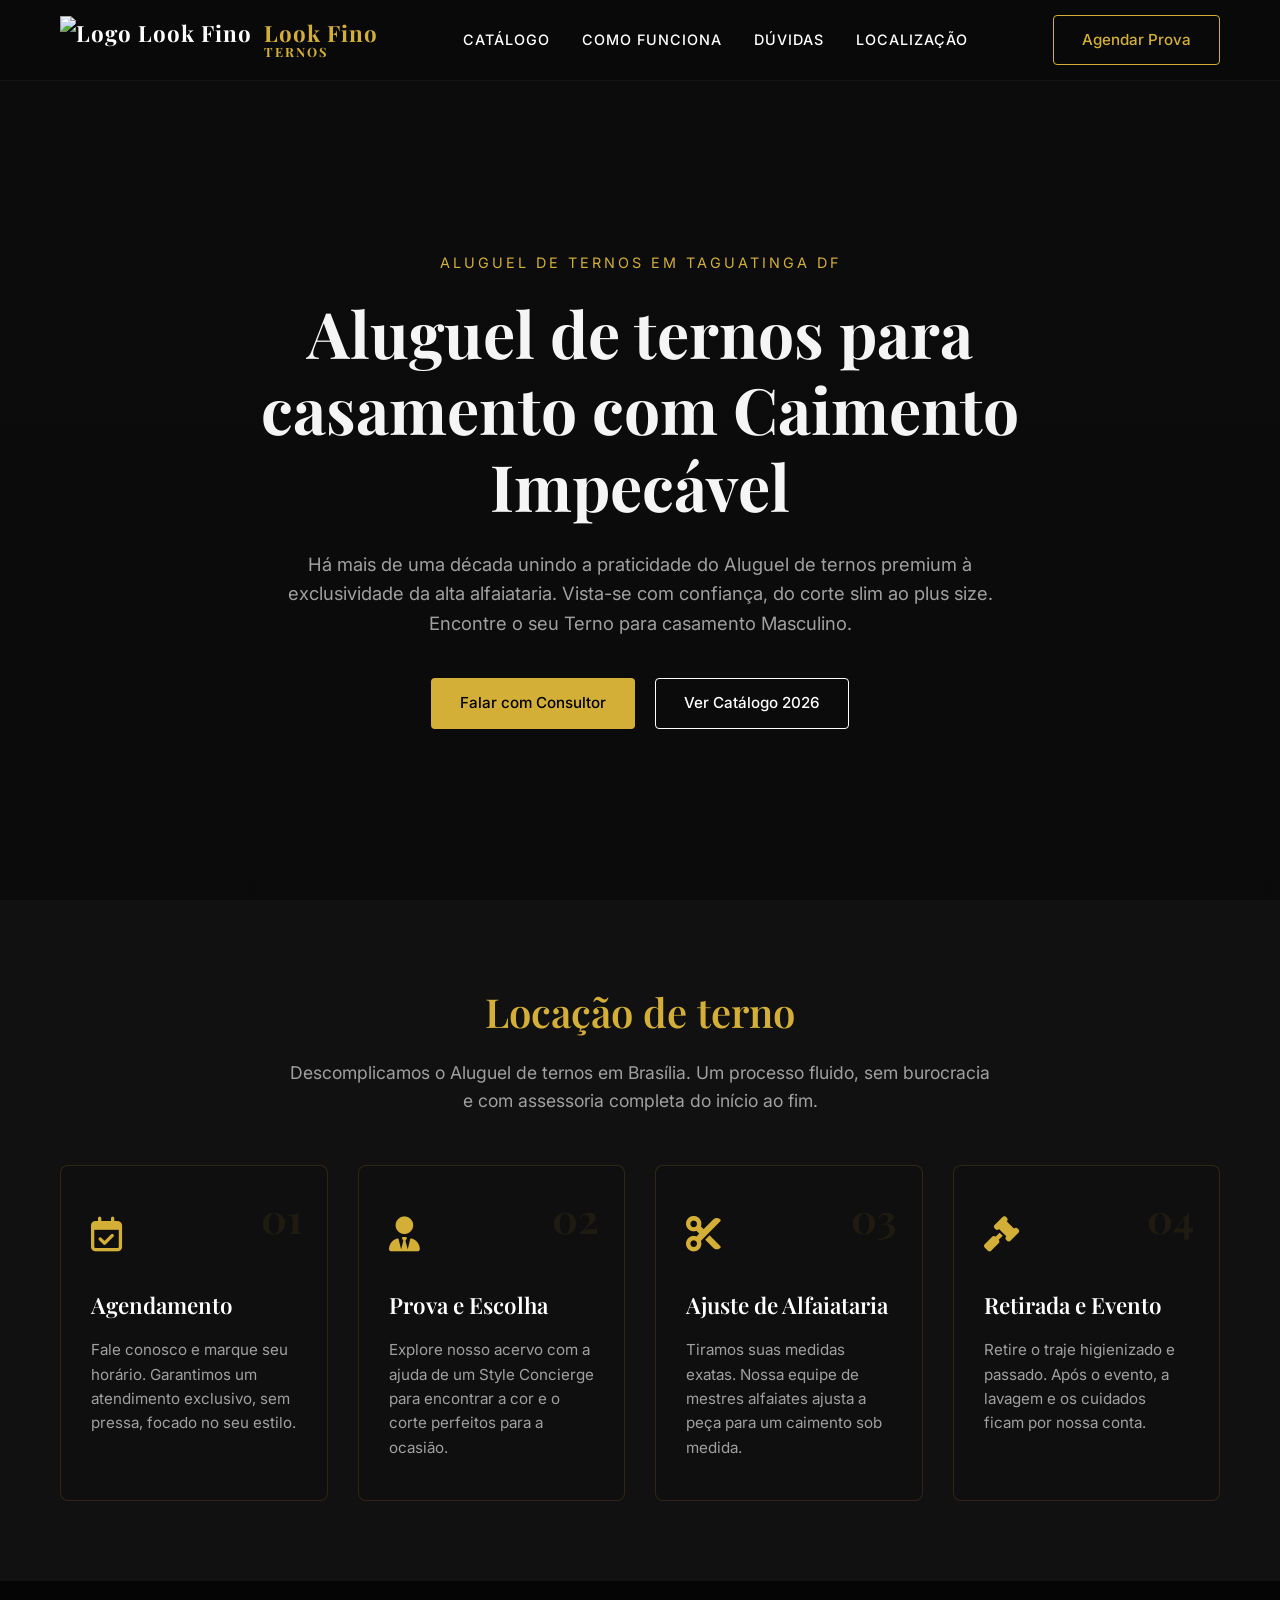
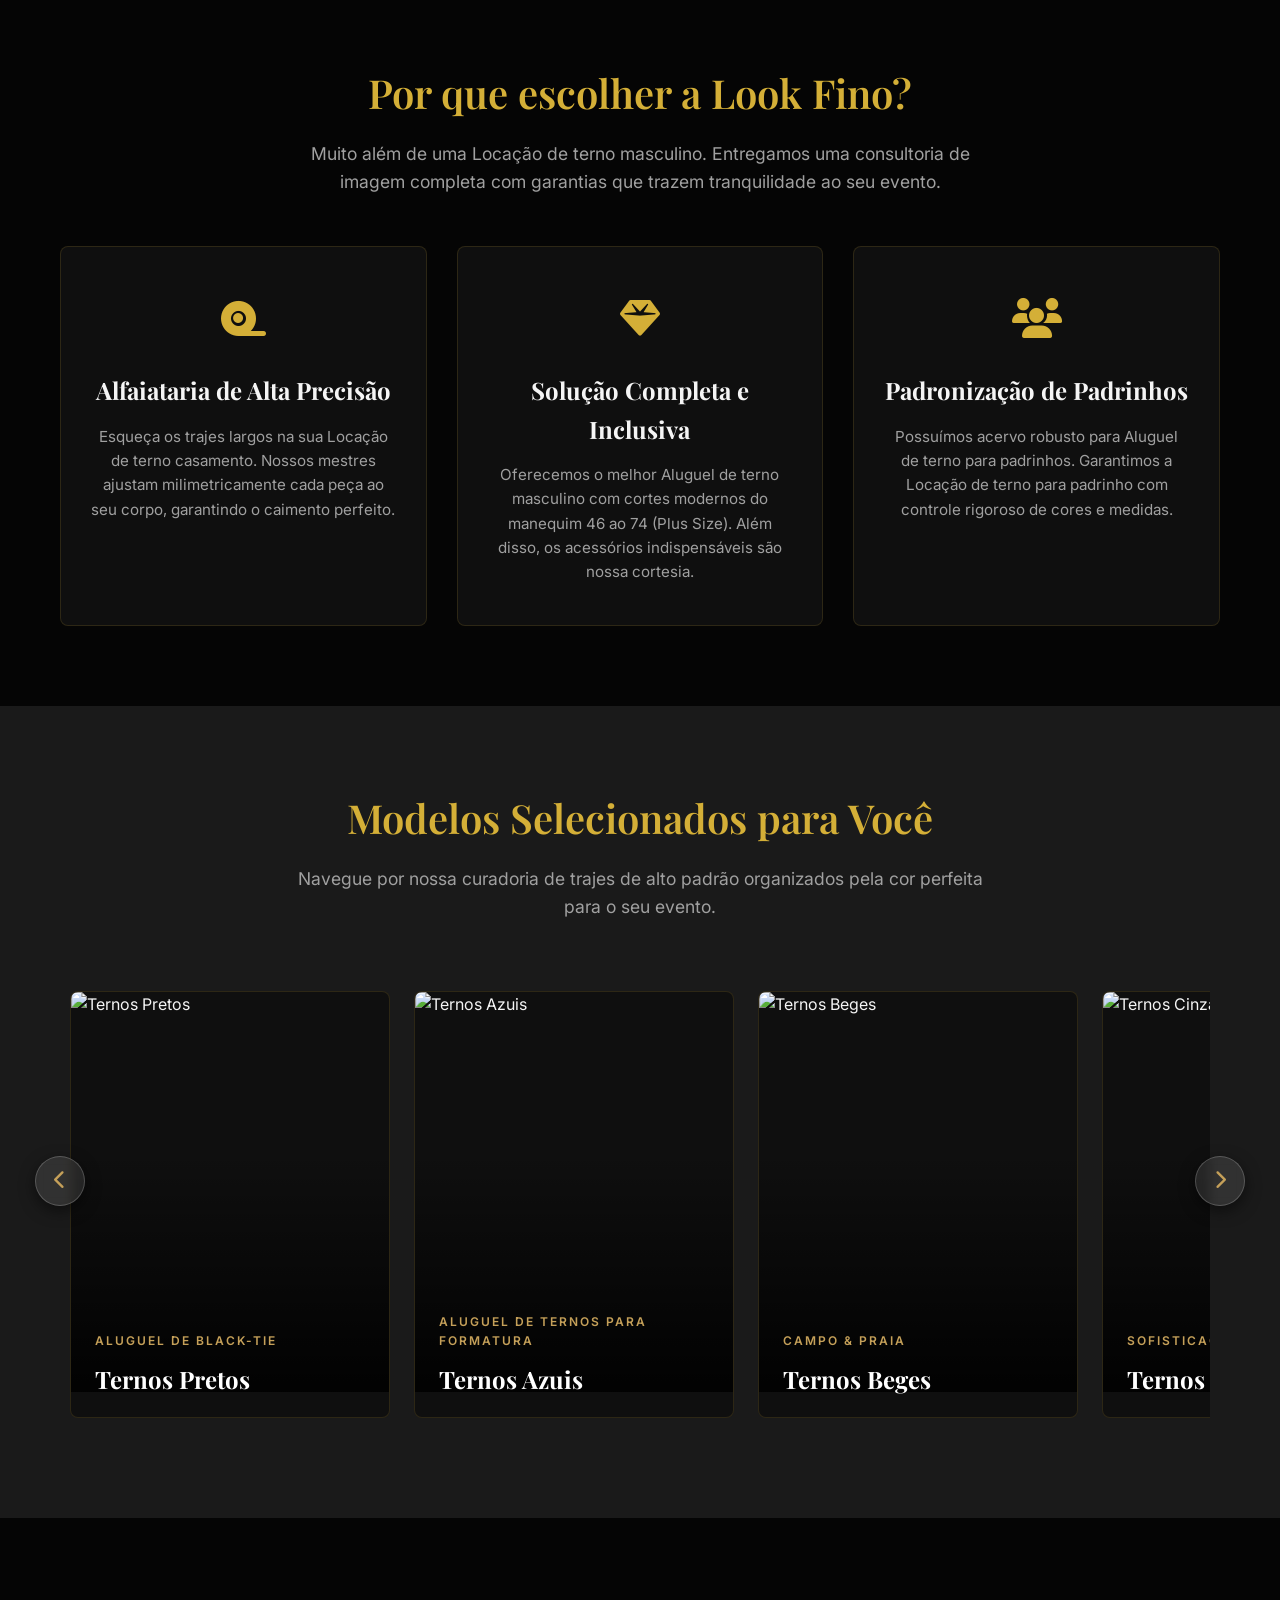
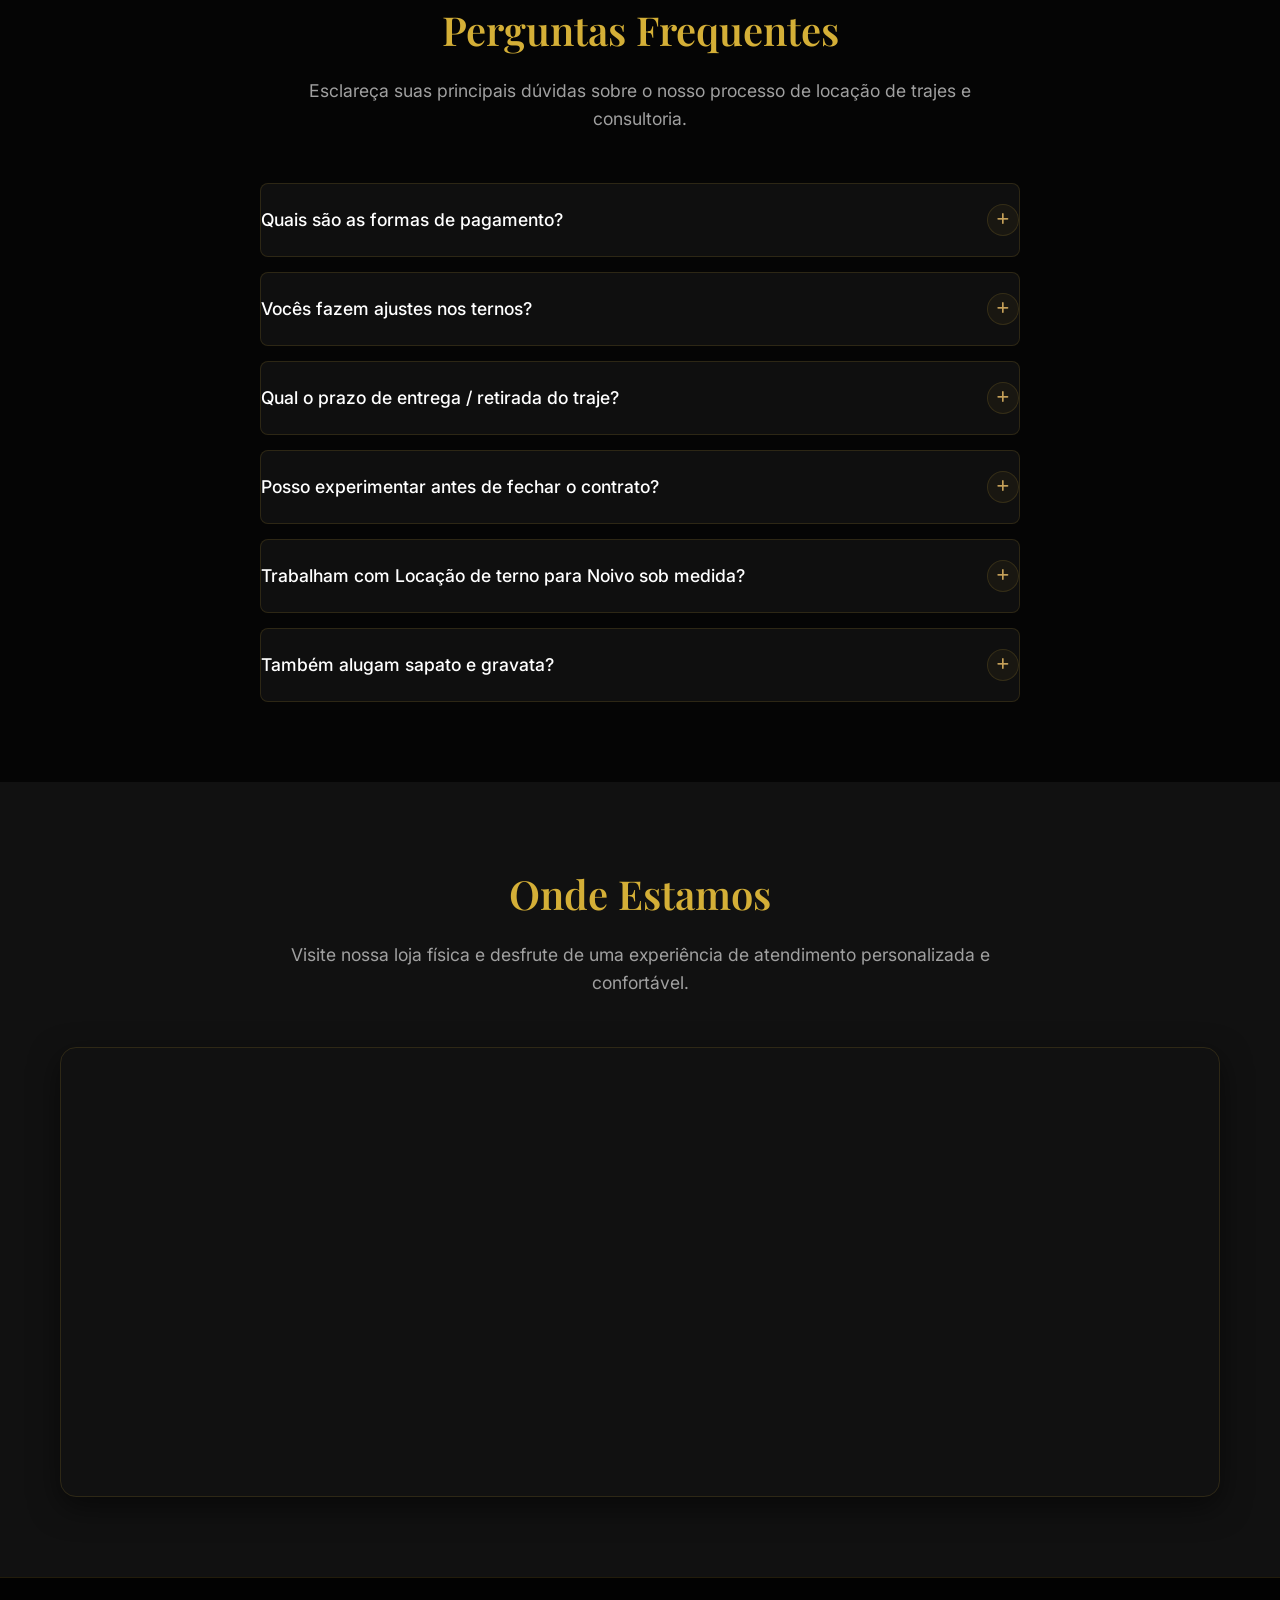
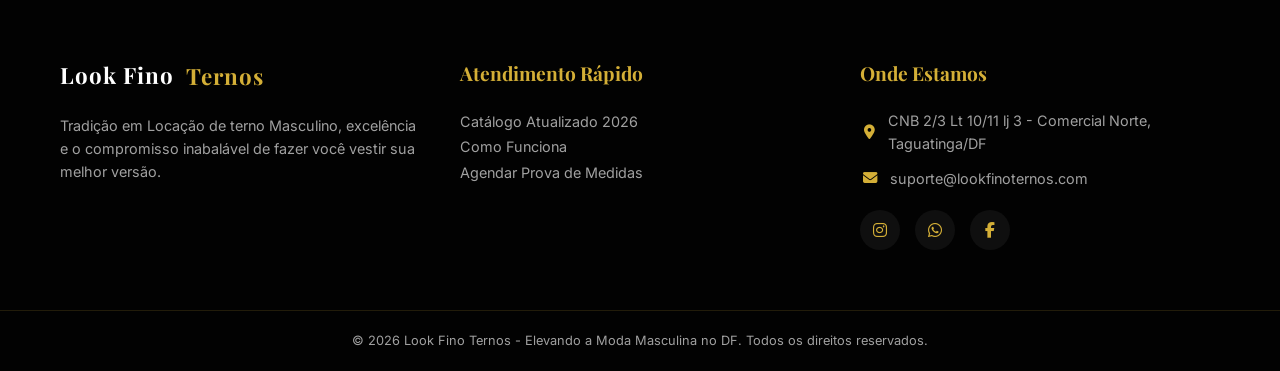
==== commit bb13b6bc: "Add files via upload" ====
--- a/index.html
+++ b/index.html
@@ -22,22 +22,31 @@
     <!-- Cabeçalho / Navbar -->
     <header class="header">
         <div class="container header__container">
-            <!-- Logo da Empresa Alinhado com Título -->
             <a href="#" class="header__logo">
                 <img src="img/260 x 260 px (1).png" alt="Logo Look Fino" class="header__logo-img">
                 <span>Look Fino <em>Ternos</em></span>
             </a>
             
+            <div class="menu-overlay"></div>
+
+            <button class="hamburger" aria-label="Abrir menu" aria-expanded="false">
+                <span class="hamburger__line"></span>
+                <span class="hamburger__line"></span>
+                <span class="hamburger__line"></span>
+            </button>
+
             <nav class="navbar">
+                <a href="https://wa.me/556135626437" target="_blank" class="btn btn--outline header__btn-mobile">Agendar Prova</a>
                 <ul class="navbar__list">
                     <li class="navbar__item"><a href="#catalogo-premium" class="navbar__link">Catálogo</a></li>
                     <li class="navbar__item"><a href="#como-funciona" class="navbar__link">Como Funciona</a></li>
                     <li class="navbar__item"><a href="#faq" class="navbar__link">Dúvidas</a></li>
                     <li class="navbar__item"><a href="#onde-estamos" class="navbar__link">Localização</a></li>
                 </ul>
+                
             </nav>
 
-            <a href="https://wa.me/556135626437" target="_blank" class="btn btn--outline header__btn">Agendar Prova</a>
+            <a href="https://wa.me/556135626437" target="_blank" class="btn btn--outline header__btn-desktop">Agendar Prova</a>
         </div>
     </header>
 
@@ -65,7 +74,7 @@
                 </div>
 
                 <div class="grid steps__grid">
-                    <!-- Etapa 1 -->
+                    <!-- Etapas mantidas intactas -->
                     <div class="step__card">
                         <div class="step__card-badge">01</div>
                         <div class="step__card-icon">
@@ -75,7 +84,6 @@
                         <p class="step__card-text">Fale conosco e marque seu horário. Garantimos um atendimento exclusivo, sem pressa, focado no seu estilo.</p>
                     </div>
                     
-                    <!-- Etapa 2 -->
                     <div class="step__card">
                         <div class="step__card-badge">02</div>
                         <div class="step__card-icon">
@@ -85,7 +93,6 @@
                         <p class="step__card-text">Explore nosso acervo com a ajuda de um Style Concierge para encontrar a cor e o corte perfeitos para a ocasião.</p>
                     </div>
                     
-                    <!-- Etapa 3 -->
                     <div class="step__card">
                         <div class="step__card-badge">03</div>
                         <div class="step__card-icon">
@@ -95,7 +102,6 @@
                         <p class="step__card-text">Tiramos suas medidas exatas. Nossa equipe de mestres alfaiates ajusta a peça para um caimento sob medida.</p>
                     </div>
                     
-                    <!-- Etapa 4 -->
                     <div class="step__card">
                         <div class="step__card-badge">04</div>
                         <div class="step__card-icon">
@@ -248,7 +254,7 @@
 
                         <a href="plus_size.html" class="slider-card">
                             <div class="slider-card__img-box">
-                                <img src="img/A preto b 3.jpeg" alt="Ternos Plus Size" class="slider-card__img">
+                                <img src="img/azul smo.jpeg" alt="Ternos Plus Size" class="slider-card__img">
                                 <div class="slider-card__overlay"></div>
                             </div>
                             <div class="slider-card__info">
@@ -265,6 +271,28 @@
                             <div class="slider-card__info">
                                 <span class="slider-card__category">Moda Refinada</span>
                                 <h3 class="slider-card__title">Ternos Infantis</h3>
+                            </div>
+                        </a>
+
+                        <a href="vendas.html" class="slider-card">
+                            <div class="slider-card__img-box">
+                                <img src="img/preto mil reais.jpg" alt="Ternos de Venda" class="slider-card__img">
+                                <div class="slider-card__overlay"></div>
+                            </div>
+                            <div class="slider-card__info">
+                                <span class="slider-card__category">Estilo Refinado</span>
+                                <h3 class="slider-card__title">Ternos de Venda</h3>
+                            </div>
+                        </a>
+
+                        <a href="sapatos.html" class="slider-card">
+                            <div class="slider-card__img-box">
+                                <img src="img/LF marrom.jpeg" alt="Sapatos" class="slider-card__img">
+                                <div class="slider-card__overlay"></div>
+                            </div>
+                            <div class="slider-card__info">
+                                <span class="slider-card__category">Estilo Autêntico</span>
+                                <h3 class="slider-card__title">Sapatos</h3>
                             </div>
                         </a>
                     </div>
@@ -272,7 +300,10 @@
                     <button class="slider-arrow slider-arrow--next" aria-label="Próximo">
                         <i class="fa-solid fa-chevron-right"></i>
                     </button>
-                </div>
+                    
+                </div>
+                <!-- [NOVO CÓDIGO INSERIDO] - Indicadores (Bolinhas) -->
+                    <div class="slider-dots" id="catalog-dots"></div>
             </div>
         </section>
 
@@ -346,6 +377,19 @@
                         <div class="faq__content">
                             <div class="faq__text">
                                 <p>Sim. Dispomos do serviço de Aluguel de terno para Noivo sob medida, onde desenhamos e costuramos o traje do zero baseado nas suas especificações exatas. Após o uso, o terno retorna ao nosso acervo.</p>
+                            </div>
+                        </div>
+                    </div>
+
+                    <!-- Item 6 -->
+                     <div class="faq__item">
+                        <button class="faq__trigger" data-faq-trigger>
+                            <span class="faq__question">Também alugam sapato e gravata?</span>
+                            <span class="faq__icon-box"><i class="fa-solid fa-plus"></i></span>
+                        </button>
+                        <div class="faq__content">
+                            <div class="faq__text">
+                                <p>Alugamos sim! Temos sapatos e gravatas disponíveis para complementar o seu terno.</p>
                             </div>
                         </div>
                     </div>
--- a/style.css
+++ b/style.css
@@ -1515,3 +1515,227 @@
 
 .faq__text { padding-bottom: 20px; color: var(--text-muted); line-height: 1.6; }
 
+/* ==========================================================
+   MELHORIAS EXCLUSIVAS MOBILE (NÃO AFETA DESKTOP)
+   ========================================================== */
+
+/* Prevenção extra para o Desktop: Oculta itens exclusivos do mobile */
+@media (min-width: 769px) {
+    .hamburger, 
+    .menu-overlay, 
+    .slider-dots {
+        display: none !important;
+    }
+}
+
+@media (max-width: 768px) {
+    /* --- CONFIGURAÇÃO DA BARRA SUPERIOR --- */
+    .header__container {
+        display: flex;
+        justify-content: space-between; /* Mantém a Logo na esquerda e o resto na direita */
+        align-items: center;
+        width: 100%;
+    }
+
+    /* Alternância de botões entre ambientes */
+    .header__btn-desktop {
+        display: none !important; /* Força o botão a sumir para não espremer o hambúrguer */
+    }
+
+    .header__btn-mobile {
+        display: inline-flex !important;
+        width: 85%;
+        justify-content: center;
+        margin-bottom: 2rem; /* Empurra os links para baixo, mantendo o botão isolado no topo */
+
+        /* Estética Premium */
+        background-color: #1a1a1a !important; /* Fundo escuro elegante */
+        color: #d4af37 !important; /* Texto dourado */
+        border: 1px solid #d4af37 !important; /* Borda fina dourada */
+        border-radius: 3px;
+        padding: 14px 0;
+        font-size: 0.95rem;
+        font-weight: 500;
+        text-transform: uppercase;
+        letter-spacing: 2px; /* Letras espaçadas dão ar de luxo */
+        transition: all 0.3s ease;
+    }
+
+    /* Ativa o botão hambúrguer visualmente e joga para o canto */
+    .hamburger {
+        display: flex !important; 
+        position: relative;
+        z-index: 1000 !important; /* Previne que fique escondido atrás do menu */
+        margin-left: auto; /* Força o botão para o extremo direito da tela */
+    }
+
+    /* --- MENU LATERAL MOBILE --- */
+    .menu-overlay {
+        position: fixed;
+        top: 0;
+        left: 0;
+        width: 100%;
+        height: 100vh;
+        background: rgba(0, 0, 0, 0.5);
+        opacity: 0;
+        visibility: hidden;
+        transition: all 0.3s ease;
+        z-index: 998;
+    }
+
+    .menu-overlay.active {
+        opacity: 1;
+        visibility: visible;
+    }
+
+    .navbar {
+        position: fixed;
+        top: 0;
+        right: -100%;
+        width: 75%;
+        max-width: 300px;
+        height: 100vh;
+        background-color: #ffffff;
+        border-left: 2px solid #d4af37;
+        box-shadow: -5px 0 15px rgba(0,0,0,0.1);
+        transition: right 0.4s ease-in-out;
+        z-index: 999; /* Fica abaixo do botão hambúrguer, mas acima do overlay */
+        
+        display: flex;
+        flex-direction: column;
+        align-items: center;
+        justify-content: center; /* Centraliza verticalmente o conteúdo (links + botão) */
+        gap: 2rem; /* Espaçamento mais coeso para caber tudo */
+    }
+
+    .navbar.active {
+        right: 0;
+    }
+
+    .navbar__list {
+        display: flex;
+        flex-direction: column;
+        align-items: center;
+        gap: 2rem;
+        padding: 0;
+    }
+
+    .navbar__link {
+        color: #1a1a1a; /* Tom bem escuro, quase preto */
+        font-size: 1.1rem;
+        font-weight: 400;
+        letter-spacing: 1.5px;
+        text-transform: uppercase;
+        text-decoration: none;
+        transition: color 0.3s ease, transform 0.3s ease;
+    }
+
+    .navbar__link:hover, 
+    .navbar__link:active {
+        color: #d4af37; /* Muda para dourado */
+        transform: translateX(8px); /* Desliza suavemente um pouco para a direita */
+    }
+
+    /* --- CORREÇÃO DO SLIDER (CATÁLOGO DESTRAVADO) --- */
+    /* Mantemos o wrapper original intocado para o script fluir na horizontal */
+    .slider-wrapper {
+        display: flex !important; 
+        flex-direction: row !important; /* Força os cards a continuarem em linha */
+    }
+
+    /* Move rigidamente as bolinhas para baixo sem quebrar o carrossel */
+    .slider-dots {
+        display: flex;
+        justify-content: center;
+        align-items: center;
+        gap: 12px;
+        margin-top: 25px; /* Empurra as bolinhas para baixo da altura dos cards */
+        position: relative;
+        z-index: 5;
+        width: 100%;
+    }
+
+    .slider-dot {
+        width: 12px;
+        height: 12px;
+        border-radius: 50%;
+        background-color: #d1d1d1;
+        border: none;
+        cursor: pointer;
+        transition: background-color 0.3s, transform 0.3s;
+    }
+
+    .slider-dot.active {
+        background-color: #d4af37; /* Mantido o seu tom dourado! */
+        transform: scale(1.2);
+    }
+}
+
+/* --- CONFIGURAÇÕES DO HEADER DESKTOP --- */
+.header__container {
+    display: flex;
+    justify-content: space-between;
+    align-items: center;
+    position: relative;
+}
+
+.navbar {
+    display: flex;
+    align-items: center;
+}
+
+.navbar__list {
+    display: flex;
+    gap: 2rem;
+    list-style: none;
+}
+
+/* Oculta o botão mobile por padrão no computador */
+.header__btn-mobile {
+    display: none;
+}
+
+.header__btn-desktop {
+    display: inline-flex;
+}
+
+.hamburger {
+    display: none; /* Escondido no computador */
+    cursor: pointer;
+    background: none;
+    border: none;
+    flex-direction: column;
+    gap: 6px;
+    z-index: 1000; /* Fica acima de tudo, inclusive do menu aberto */
+    position: relative;
+}
+
+.hamburger__line {
+    display: block;
+    width: 28px;
+    height: 3px;
+    background-color: #d4af37;
+    transition: all 0.3s ease-in-out;
+}
+
+/* --- ANIMAÇÃO PARA O "X" QUANDO ATIVO --- */
+.hamburger.active .hamburger__line:nth-child(1) {
+    transform: translateY(9px) rotate(45deg);
+}
+
+.hamburger.active .hamburger__line:nth-child(2) {
+    opacity: 0;
+    transform: translateX(-10px);
+}
+
+.hamburger.active .hamburger__line:nth-child(3) {
+    transform: translateY(-9px) rotate(-45deg);
+}
+
+/* Essa classe representa a div pai que segura tanto o wrapper quanto as dots */
+.catalogo-container {
+    display: flex;
+    flex-direction: column; /* Empilha: primeiro os cards, depois as bolinhas */
+    align-items: center;    /* Centraliza as bolinhas no meio da tela */
+    width: 100%;
+}
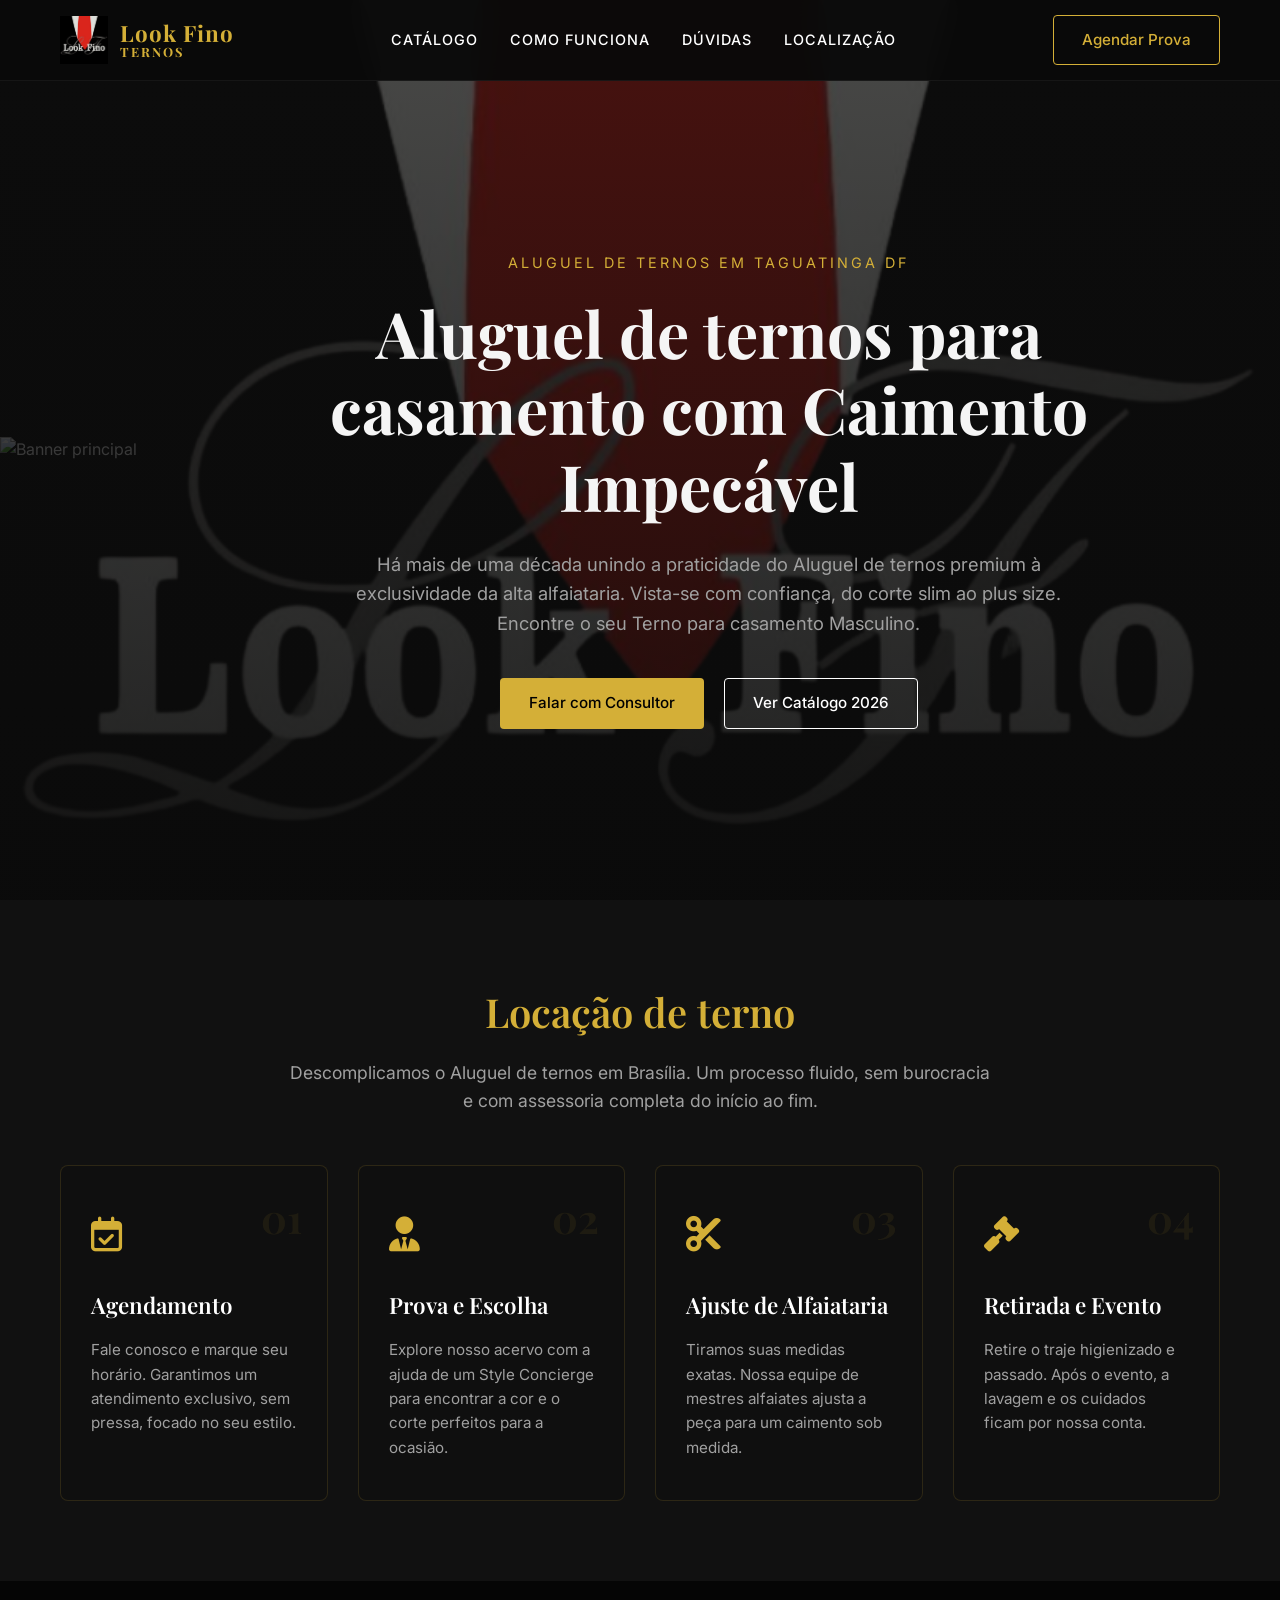
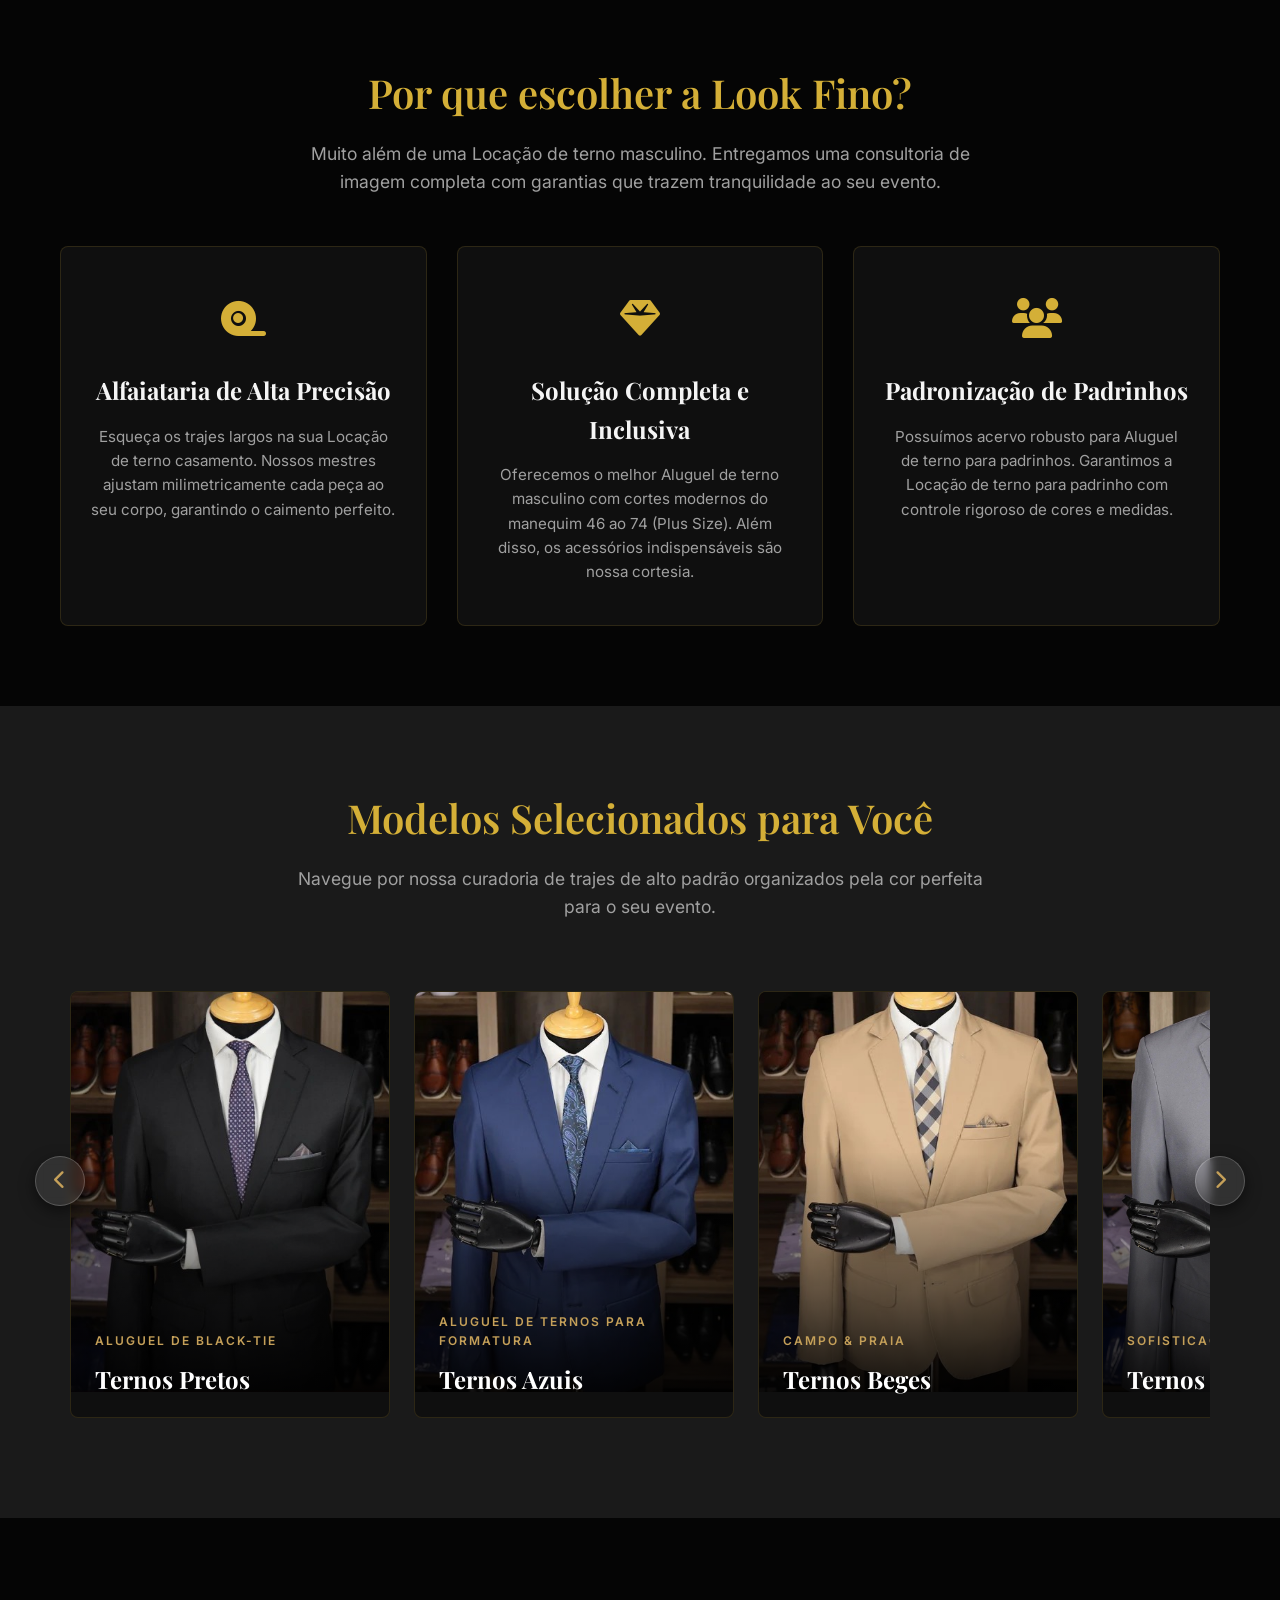
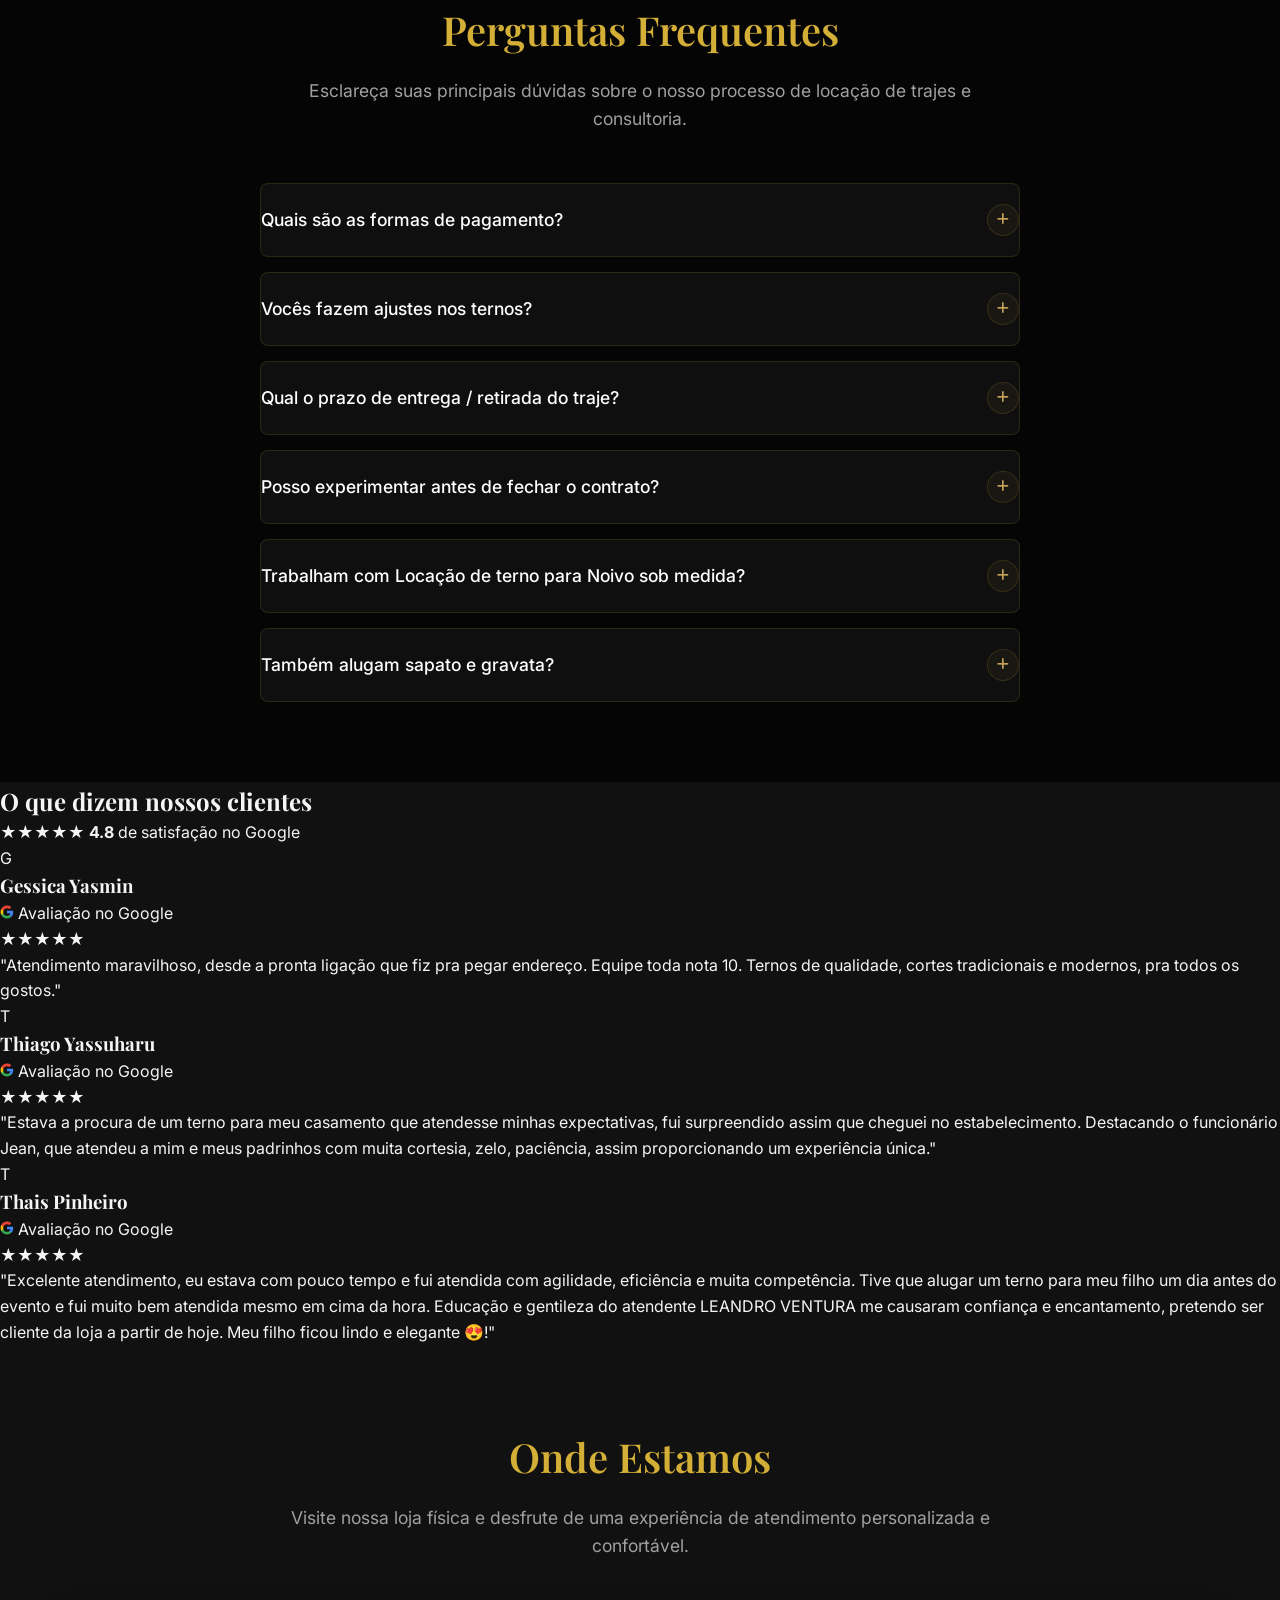
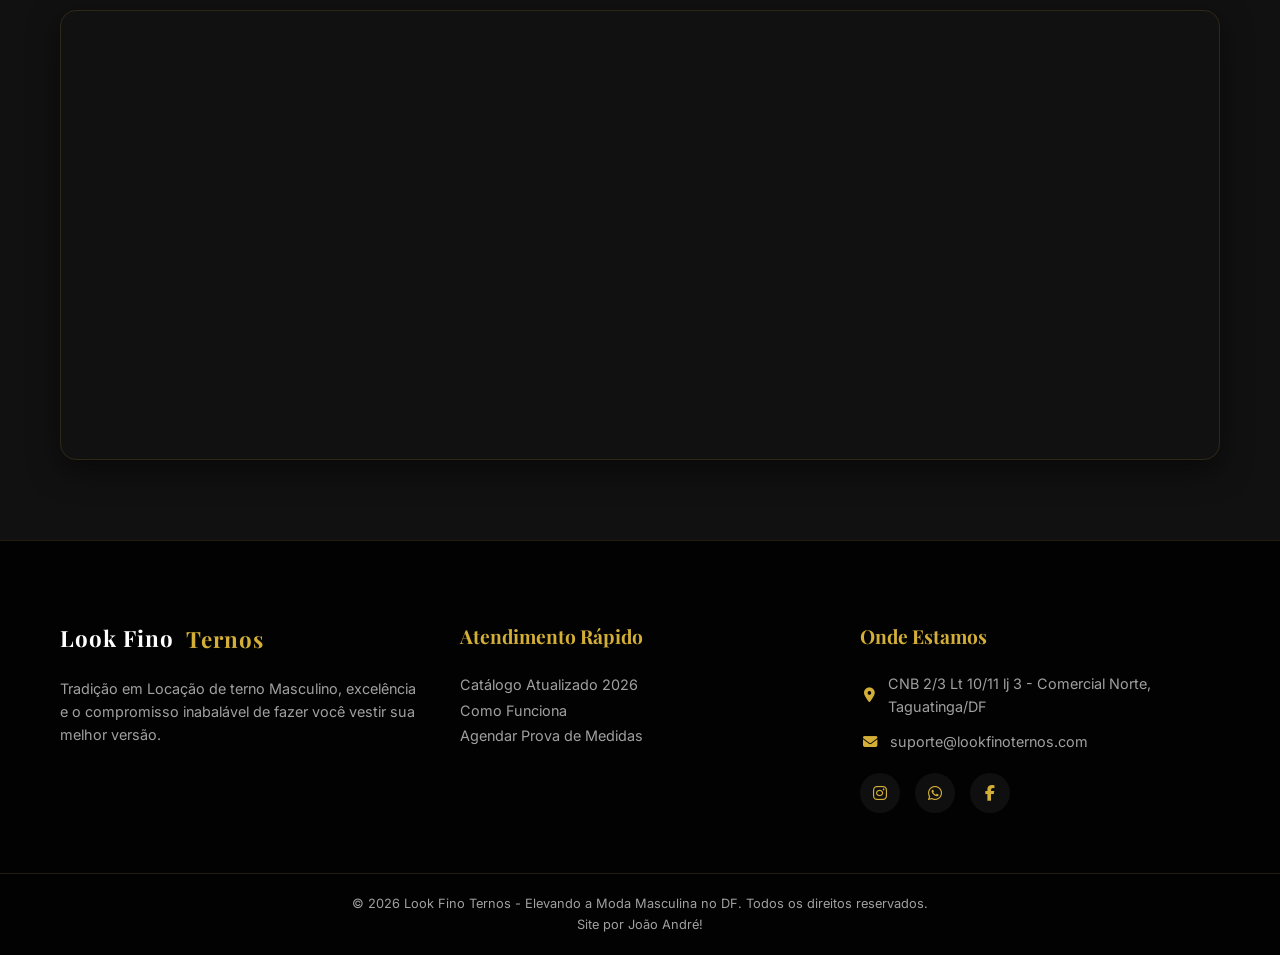
==== commit 648a95b5: "Update fmt.Println message from 'Hello' to 'Goodbye'" ====
--- a/index.html
+++ b/index.html
@@ -1,11 +1,19 @@
 <!DOCTYPE html>
 <html lang="pt-BR">
 <head>
+    <!-- Google Tag Manager -->
+<script>(function(w,d,s,l,i){w[l]=w[l]||[];w[l].push({'gtm.start':
+new Date().getTime(),event:'gtm.js'});var f=d.getElementsByTagName(s)[0],
+j=d.createElement(s),dl=l!='dataLayer'?'&l='+l:'';j.async=true;j.src=
+'https://www.googletagmanager.com/gtm.js?id='+i+dl;f.parentNode.insertBefore(j,f);
+})(window,document,'script','dataLayer','GTM-MX8MCGX');</script>
+<!-- End Google Tag Manager -->
+
     <meta charset="UTF-8">
     <meta name="viewport" content="width=device-width, initial-scale=1.0">
     <meta name="description" content="Aluguel de ternos premium em Taguatinga-DF. Especialistas em noivos, padrinhos e formaturas. Ajuste de alfaiataria, tamanhos Plus Size e atendimento exclusivo.">
     <title>Look Fino | Aluguel de Ternos Premium e Alfaiataria no DF</title>
-    <link rel="icon" type="image/x-icon" href="img/260 x 260 px (2).png">
+    <link rel="icon" type="image/x-icon" href="img/logo.png">
     
     <!-- Google Fonts -->
     <link rel="preconnect" href="https://fonts.googleapis.com">
@@ -18,6 +26,10 @@
     <link rel="stylesheet" href="style.css">
 </head>
 <body>
+<!-- Google Tag Manager (noscript) -->
+<noscript><iframe src="https://www.googletagmanager.com/ns.html?id=GTM-MX8MCGX"
+height="0" width="0" style="display:none;visibility:hidden"></iframe></noscript>
+<!-- End Google Tag Manager (noscript) -->
 
     <!-- Cabeçalho / Navbar -->
     <header class="header">
@@ -52,18 +64,24 @@
 
     <main>
         <!-- Seção Hero -->
-        <section class="hero">
-            <div class="hero__overlay"></div>
-            <div class="container hero__content">
-                <span class="hero__subtitle">Aluguel de ternos em Taguatinga DF</span>
-                <h1 class="hero__title">Aluguel de ternos para casamento com Caimento Impecável</h1>
-                <p class="hero__text">Há mais de uma década unindo a praticidade do Aluguel de ternos premium à exclusividade da alta alfaiataria. Vista-se com confiança, do corte slim ao plus size. Encontre o seu Terno para casamento Masculino.</p>
-                <div class="hero__actions">
-                    <a href="https://wa.me/556135626437" target="_blank" class="btn btn--primary">Falar com Consultor</a>
-                    <a href="#catalogo-premium" class="btn btn--secondary">Ver Catálogo 2026</a>
-                </div>
-            </div>
-        </section>
+<section class="hero">
+    <img src="img/logo.png" alt="Banner principal" class="hero__bg">
+
+    <div class="hero__overlay"></div>
+
+    <div class="container hero__content">
+        <span class="hero__subtitle">Aluguel de ternos em Taguatinga DF</span>
+        <h1 class="hero__title">Aluguel de ternos para casamento com Caimento Impecável</h1>
+        <p class="hero__text">
+            Há mais de uma década unindo a praticidade do Aluguel de ternos premium à exclusividade da alta alfaiataria.
+            Vista-se com confiança, do corte slim ao plus size. Encontre o seu Terno para casamento Masculino.
+        </p>
+        <div class="hero__actions">
+            <a href="https://wa.me/556135626437" target="_blank" class="btn btn--primary">Falar com Consultor</a>
+            <a href="#catalogo-premium" class="btn btn--secondary">Ver Catálogo 2026</a>
+        </div>
+    </div>
+</section>
 
         <!-- Seção: Como Funciona (Design Premium) -->
         <section id="como-funciona" class="steps section">
@@ -397,6 +415,84 @@
             </div>
         </section>
 
+    <!-- ==========================================
+     SEÇÃO DE AVALIAÇÕES (SOCIAL PROOF)
+     ========================================== -->
+<section class="premium-reviews" id="avaliacoes-clientes">
+    <div class="premium-reviews__container">
+        
+        <!-- Cabeçalho da Seção -->
+        <div class="premium-reviews__header">
+            <h2 class="premium-reviews__title">O que dizem nossos clientes</h2>
+            <div class="premium-reviews__badge">
+                <span class="premium-reviews__stars-global">★★★★★</span>
+                <span class="premium-reviews__score"><strong>4.8</strong> de satisfação no Google</span>
+            </div>
+        </div>
+
+        <!-- Grid de Cards (Carrossel no Mobile) -->
+        <div class="premium-reviews__grid">
+            
+            <!-- INÍCIO DO CARD DE AVALIAÇÃO 01 -->
+            <!-- Para adicionar mais avaliações, basta copiar de <article> até </article> e colar logo abaixo -->
+            <article class="premium-reviews__card">
+                <div class="premium-reviews__card-header">
+                    <!-- Avatar: Troque a letra pela inicial do cliente -->
+                    <div class="premium-reviews__avatar">G</div>
+                    <div class="premium-reviews__meta">
+                        <!-- Nome do Cliente -->
+                        <h3 class="premium-reviews__name">Gessica Yasmin</h3>
+                        <!-- Origem -->
+                        <span class="premium-reviews__source">
+                            <svg class="premium-reviews__icon-google" viewBox="0 0 24 24" width="14" height="14" xmlns="http://www.w3.org/2000/svg"><path fill="#4285F4" d="M22.56 12.25c0-.78-.07-1.53-.2-2.25H12v4.26h5.92c-.26 1.37-1.04 2.53-2.21 3.31v2.77h3.57c2.08-1.92 3.28-4.74 3.28-8.09z"/><path fill="#34A853" d="M12 23c2.97 0 5.46-.98 7.28-2.66l-3.57-2.77c-.98.66-2.23 1.06-3.71 1.06-2.86 0-5.29-1.93-6.16-4.53H2.18v2.84C3.99 20.53 7.7 23 12 23z"/><path fill="#FBBC05" d="M5.84 14.09c-.22-.66-.35-1.36-.35-2.09s.13-1.43.35-2.09V7.07H2.18C1.43 8.55 1 10.22 1 12s.43 3.45 1.18 4.93l2.85-2.22.81-.62z"/><path fill="#EA4335" d="M12 5.38c1.62 0 3.06.56 4.21 1.64l3.15-3.15C17.45 2.09 14.97 1 12 1 7.7 1 3.99 3.47 2.18 7.07l3.66 2.84c.87-2.6 3.3-4.53 6.16-4.53z"/></svg>
+                            Avaliação no Google
+                        </span>
+                    </div>
+                </div>
+                <div class="premium-reviews__stars">★★★★★</div>
+                <!-- Texto da Avaliação -->
+                <p class="premium-reviews__text">"Atendimento maravilhoso, desde a pronta ligação que fiz pra pegar endereço. Equipe toda nota 10. Ternos de qualidade, cortes tradicionais e modernos, pra todos os gostos."</p>
+            </article>
+            <!-- FIM DO CARD 01 -->
+
+            <!-- INÍCIO DO CARD DE AVALIAÇÃO 02 -->
+            <article class="premium-reviews__card">
+                <div class="premium-reviews__card-header">
+                    <div class="premium-reviews__avatar">T</div>
+                    <div class="premium-reviews__meta">
+                        <h3 class="premium-reviews__name">Thiago Yassuharu</h3>
+                        <span class="premium-reviews__source">
+                            <svg class="premium-reviews__icon-google" viewBox="0 0 24 24" width="14" height="14" xmlns="http://www.w3.org/2000/svg"><path fill="#4285F4" d="M22.56 12.25c0-.78-.07-1.53-.2-2.25H12v4.26h5.92c-.26 1.37-1.04 2.53-2.21 3.31v2.77h3.57c2.08-1.92 3.28-4.74 3.28-8.09z"/><path fill="#34A853" d="M12 23c2.97 0 5.46-.98 7.28-2.66l-3.57-2.77c-.98.66-2.23 1.06-3.71 1.06-2.86 0-5.29-1.93-6.16-4.53H2.18v2.84C3.99 20.53 7.7 23 12 23z"/><path fill="#FBBC05" d="M5.84 14.09c-.22-.66-.35-1.36-.35-2.09s.13-1.43.35-2.09V7.07H2.18C1.43 8.55 1 10.22 1 12s.43 3.45 1.18 4.93l2.85-2.22.81-.62z"/><path fill="#EA4335" d="M12 5.38c1.62 0 3.06.56 4.21 1.64l3.15-3.15C17.45 2.09 14.97 1 12 1 7.7 1 3.99 3.47 2.18 7.07l3.66 2.84c.87-2.6 3.3-4.53 6.16-4.53z"/></svg>
+                            Avaliação no Google
+                        </span>
+                    </div>
+                </div>
+                <div class="premium-reviews__stars">★★★★★</div>
+                <p class="premium-reviews__text">"Estava a procura de um terno para meu casamento que atendesse minhas expectativas, fui surpreendido assim que cheguei no estabelecimento. Destacando o funcionário Jean, que atendeu a mim e meus padrinhos com muita cortesia, zelo, paciência, assim proporcionando um experiência única."</p>
+            </article>
+            <!-- FIM DO CARD 02 -->
+
+            <!-- INÍCIO DO CARD DE AVALIAÇÃO 03 -->
+            <article class="premium-reviews__card">
+                <div class="premium-reviews__card-header">
+                    <div class="premium-reviews__avatar">T</div>
+                    <div class="premium-reviews__meta">
+                        <h3 class="premium-reviews__name">Thais Pinheiro</h3>
+                        <span class="premium-reviews__source">
+                            <svg class="premium-reviews__icon-google" viewBox="0 0 24 24" width="14" height="14" xmlns="http://www.w3.org/2000/svg"><path fill="#4285F4" d="M22.56 12.25c0-.78-.07-1.53-.2-2.25H12v4.26h5.92c-.26 1.37-1.04 2.53-2.21 3.31v2.77h3.57c2.08-1.92 3.28-4.74 3.28-8.09z"/><path fill="#34A853" d="M12 23c2.97 0 5.46-.98 7.28-2.66l-3.57-2.77c-.98.66-2.23 1.06-3.71 1.06-2.86 0-5.29-1.93-6.16-4.53H2.18v2.84C3.99 20.53 7.7 23 12 23z"/><path fill="#FBBC05" d="M5.84 14.09c-.22-.66-.35-1.36-.35-2.09s.13-1.43.35-2.09V7.07H2.18C1.43 8.55 1 10.22 1 12s.43 3.45 1.18 4.93l2.85-2.22.81-.62z"/><path fill="#EA4335" d="M12 5.38c1.62 0 3.06.56 4.21 1.64l3.15-3.15C17.45 2.09 14.97 1 12 1 7.7 1 3.99 3.47 2.18 7.07l3.66 2.84c.87-2.6 3.3-4.53 6.16-4.53z"/></svg>
+                            Avaliação no Google
+                        </span>
+                    </div>
+                </div>
+                <div class="premium-reviews__stars">★★★★★</div>
+                <p class="premium-reviews__text">"Excelente atendimento, eu estava com pouco tempo e fui atendida com agilidade, eficiência e muita competência. Tive que alugar um terno para meu filho um dia antes do evento e fui muito bem atendida mesmo em cima da hora. Educação e gentileza do atendente LEANDRO VENTURA me causaram confiança e encantamento, pretendo ser cliente da loja a partir de hoje. Meu filho ficou lindo e elegante 😍!"</p>
+            </article>
+            <!-- FIM DO CARD 03 -->
+
+        </div>
+    </div>
+</section>
+
         <!-- SEÇÃO: MAPA & LOCALIZAÇÃO -->
         <section id="onde-estamos" class="location-map section">
             <div class="container">
@@ -449,10 +545,11 @@
         </div>
         <div class="footer__bottom">
             <p>&copy; 2026 Look Fino Ternos - Elevando a Moda Masculina no DF. Todos os direitos reservados.</p>
+            <p><a href="https://www.linkedin.com/in/jo%C3%A3o-cardoso-b63293276/" target="_blank">Site por João André!</a></p>
         </div>
     </footer>
 
     <!-- Scripts Integrados -->
     <script src="script.js"></script>
 </body>
-</html>+</html>
